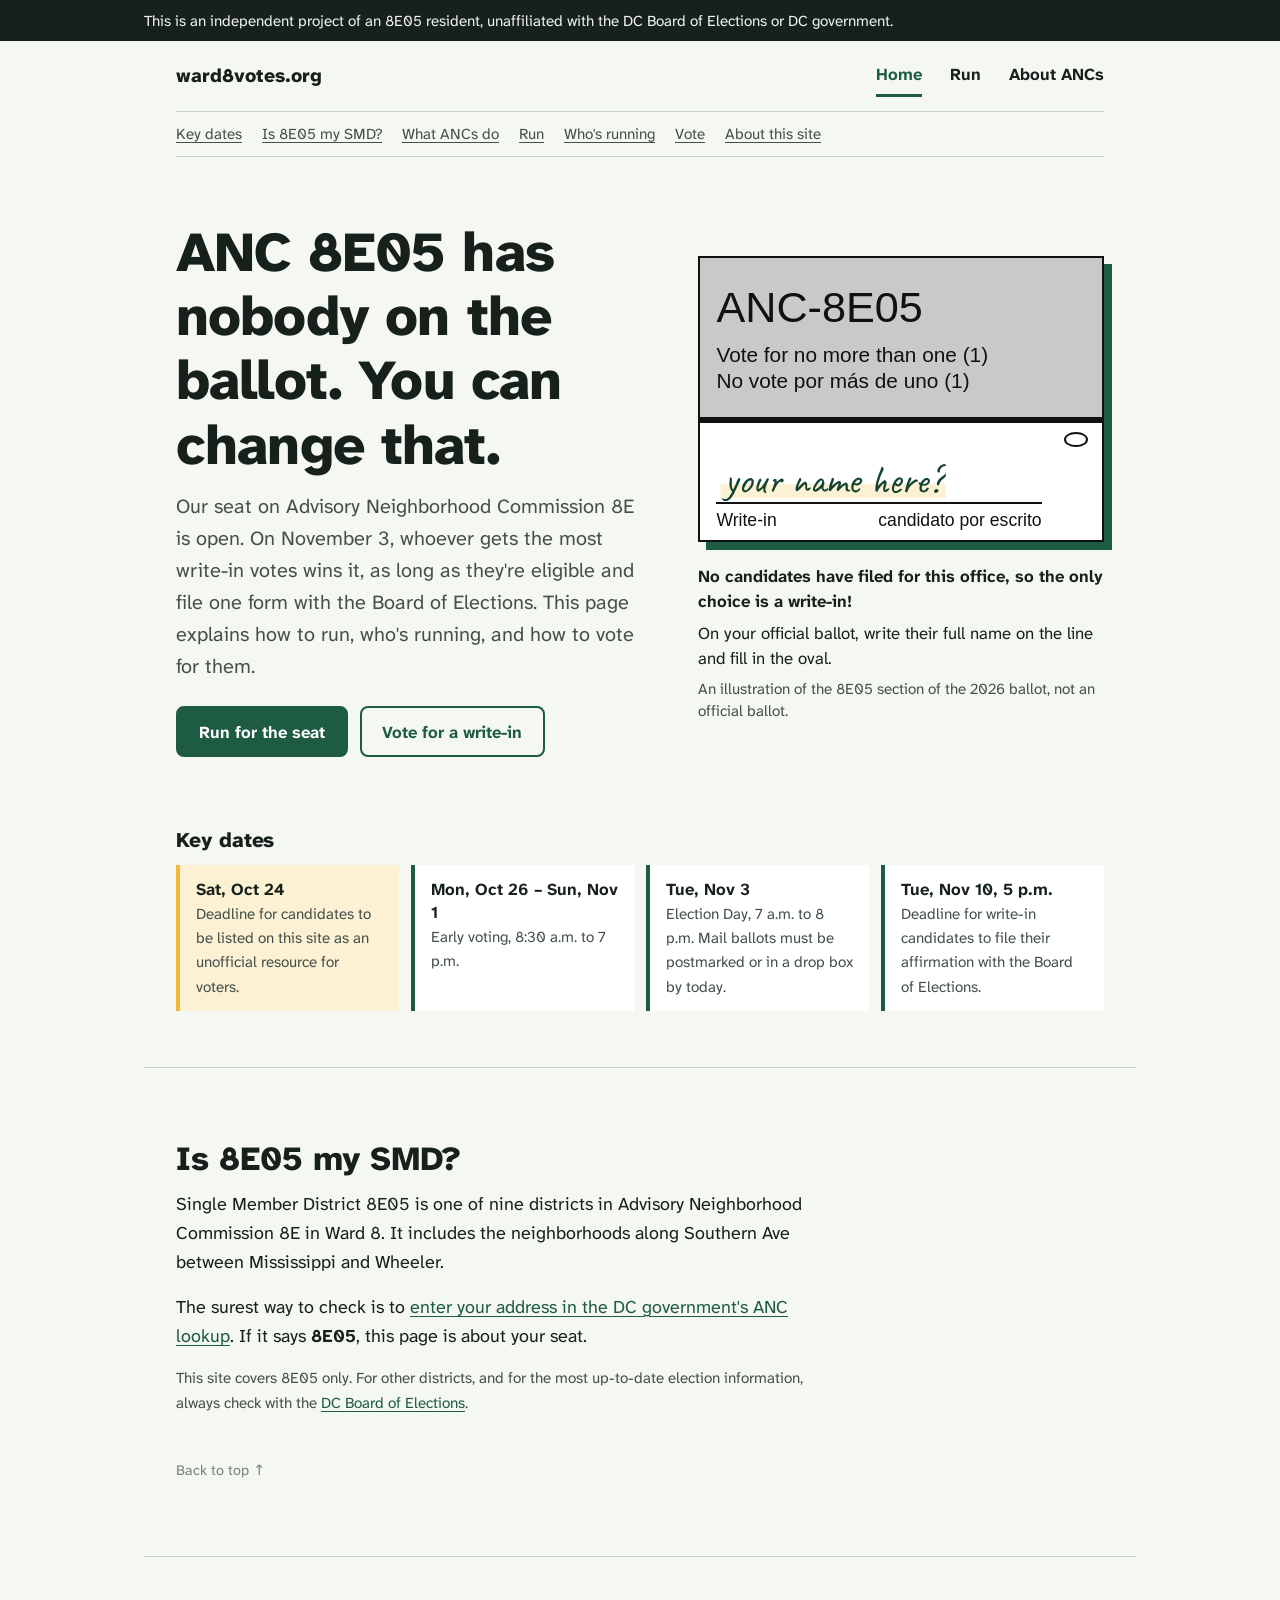
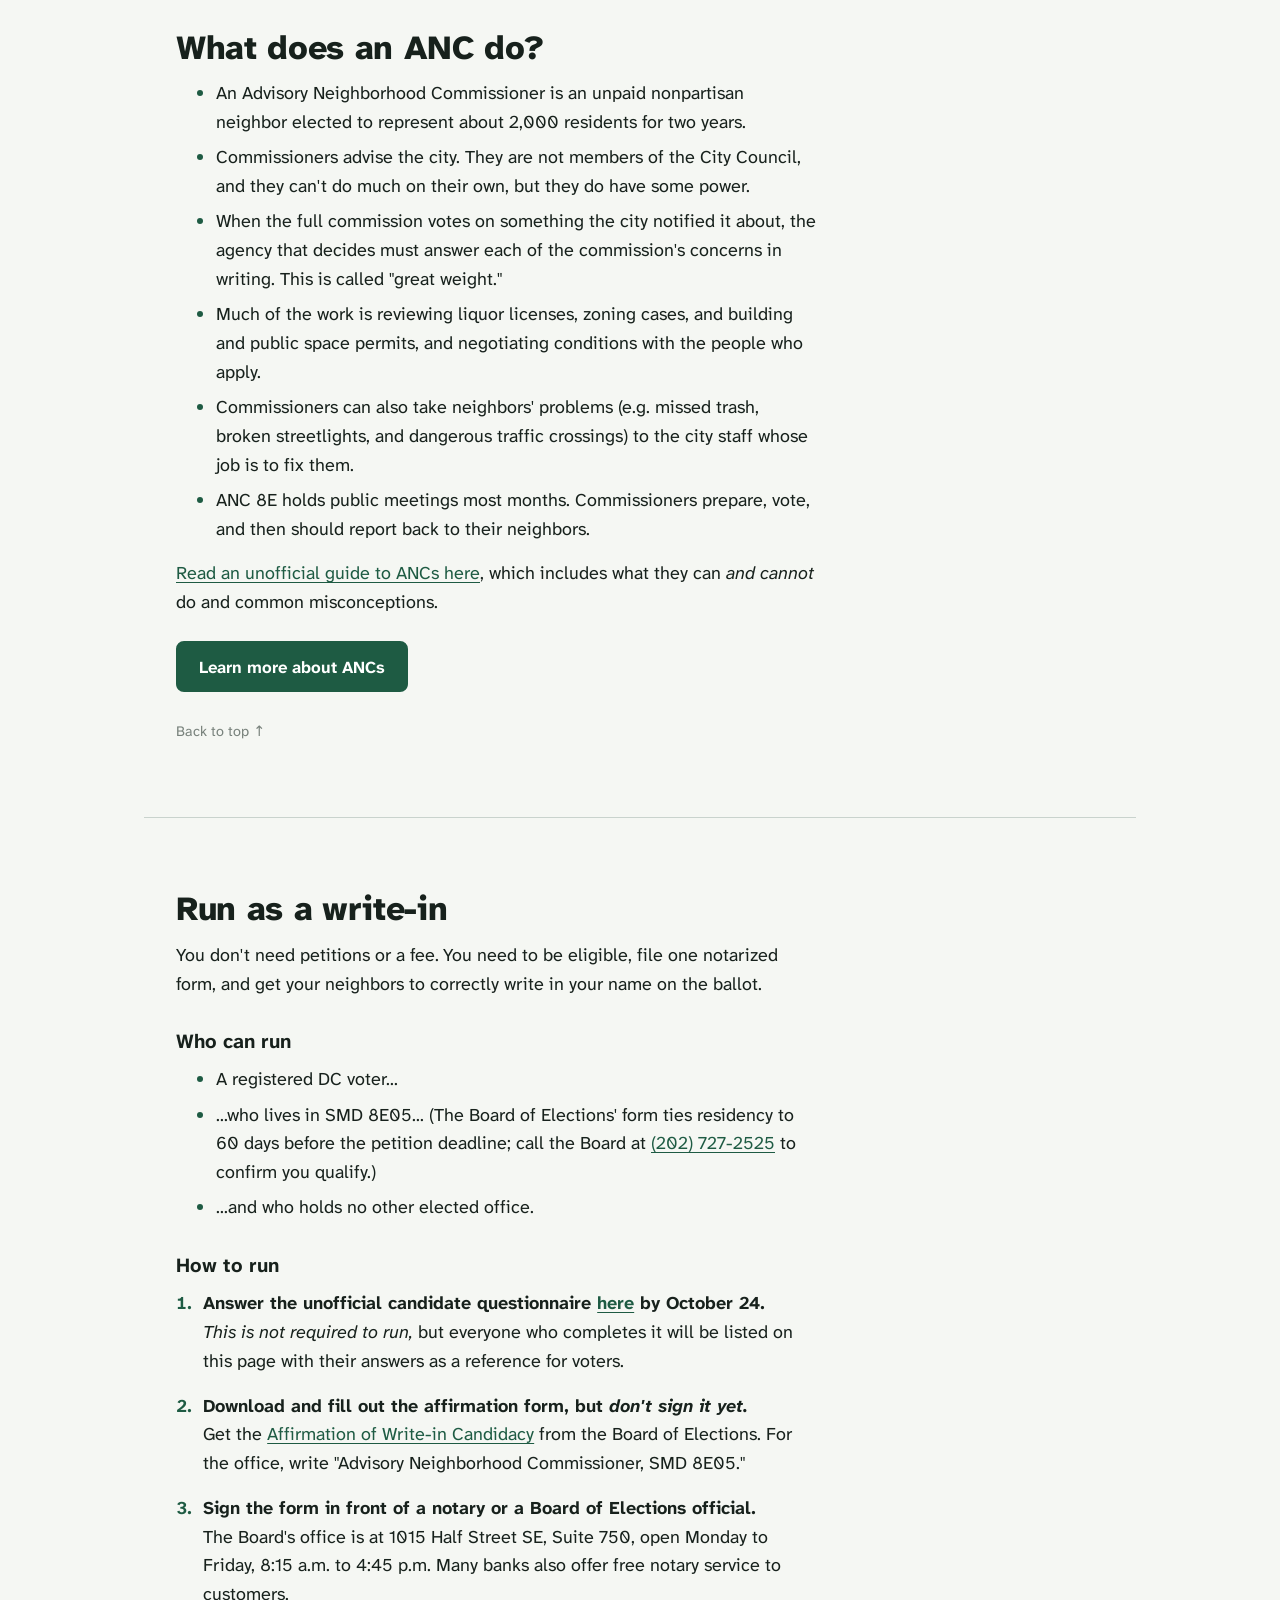
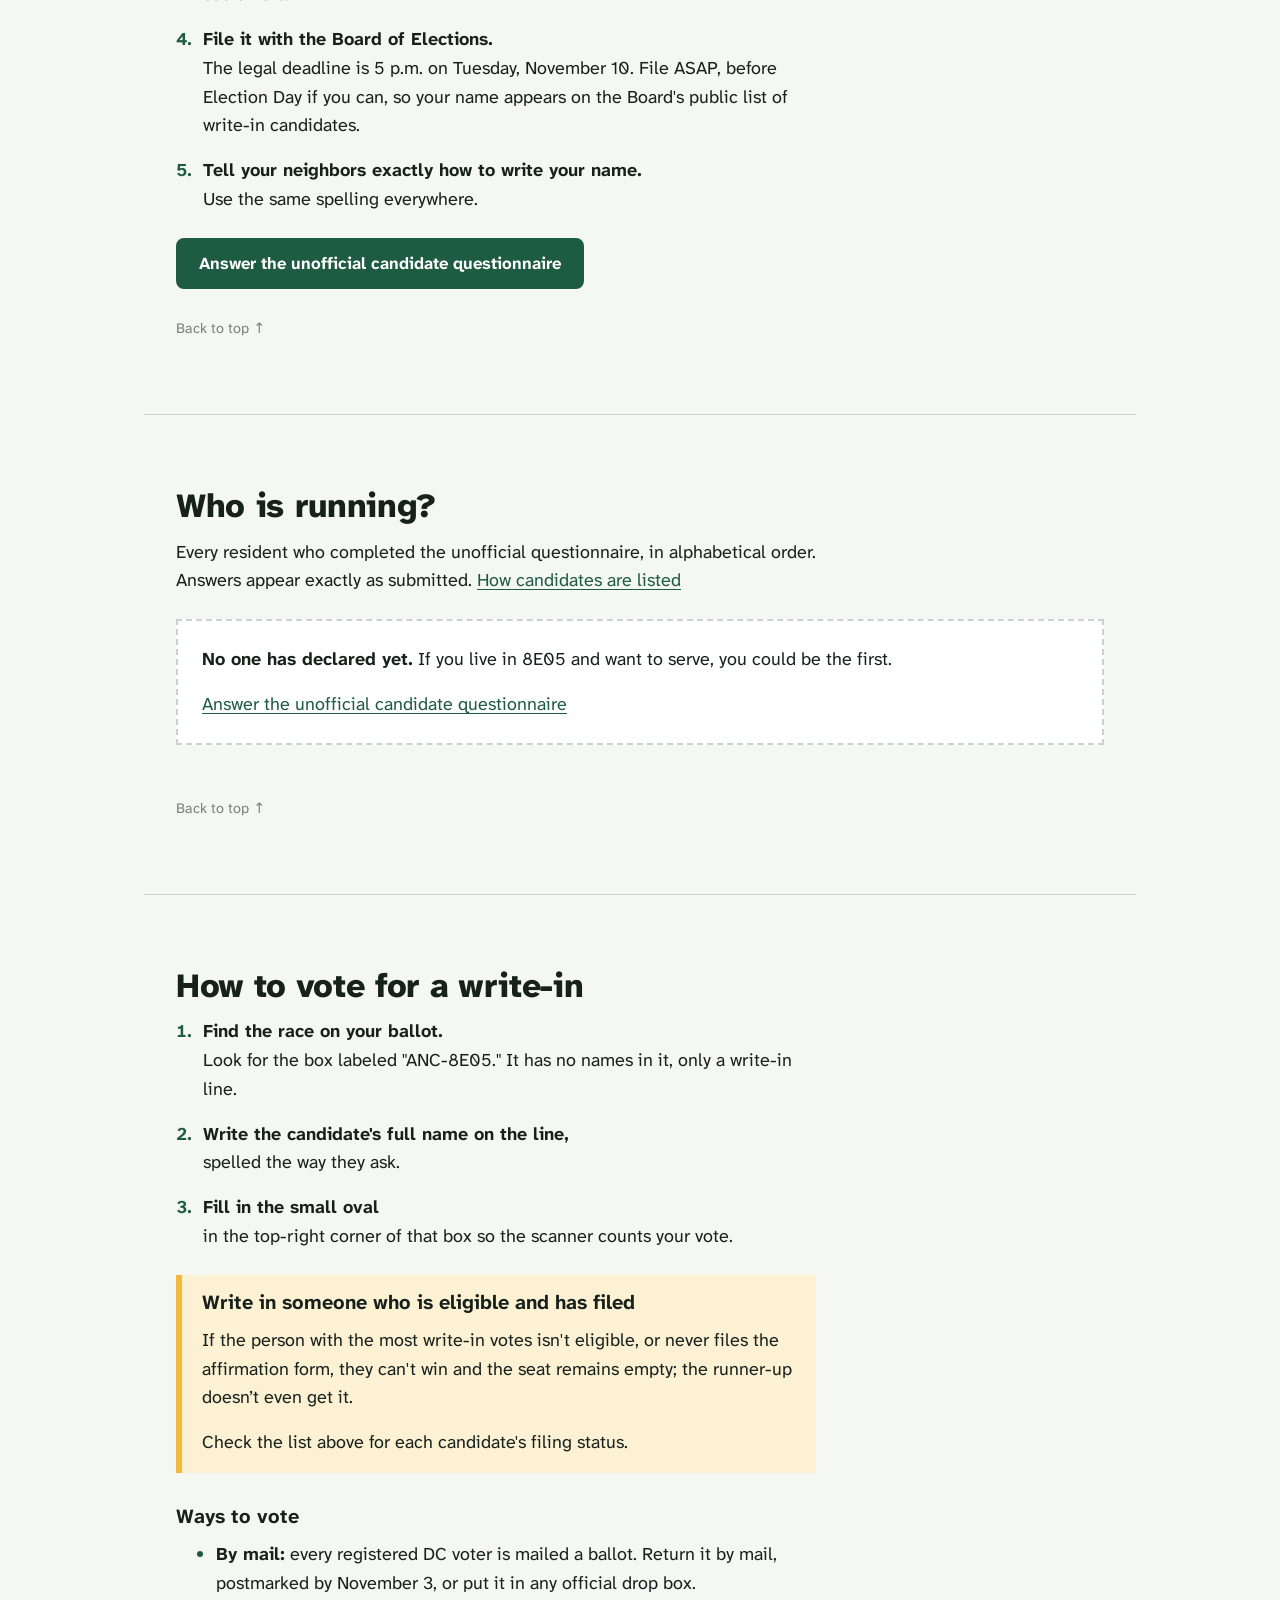
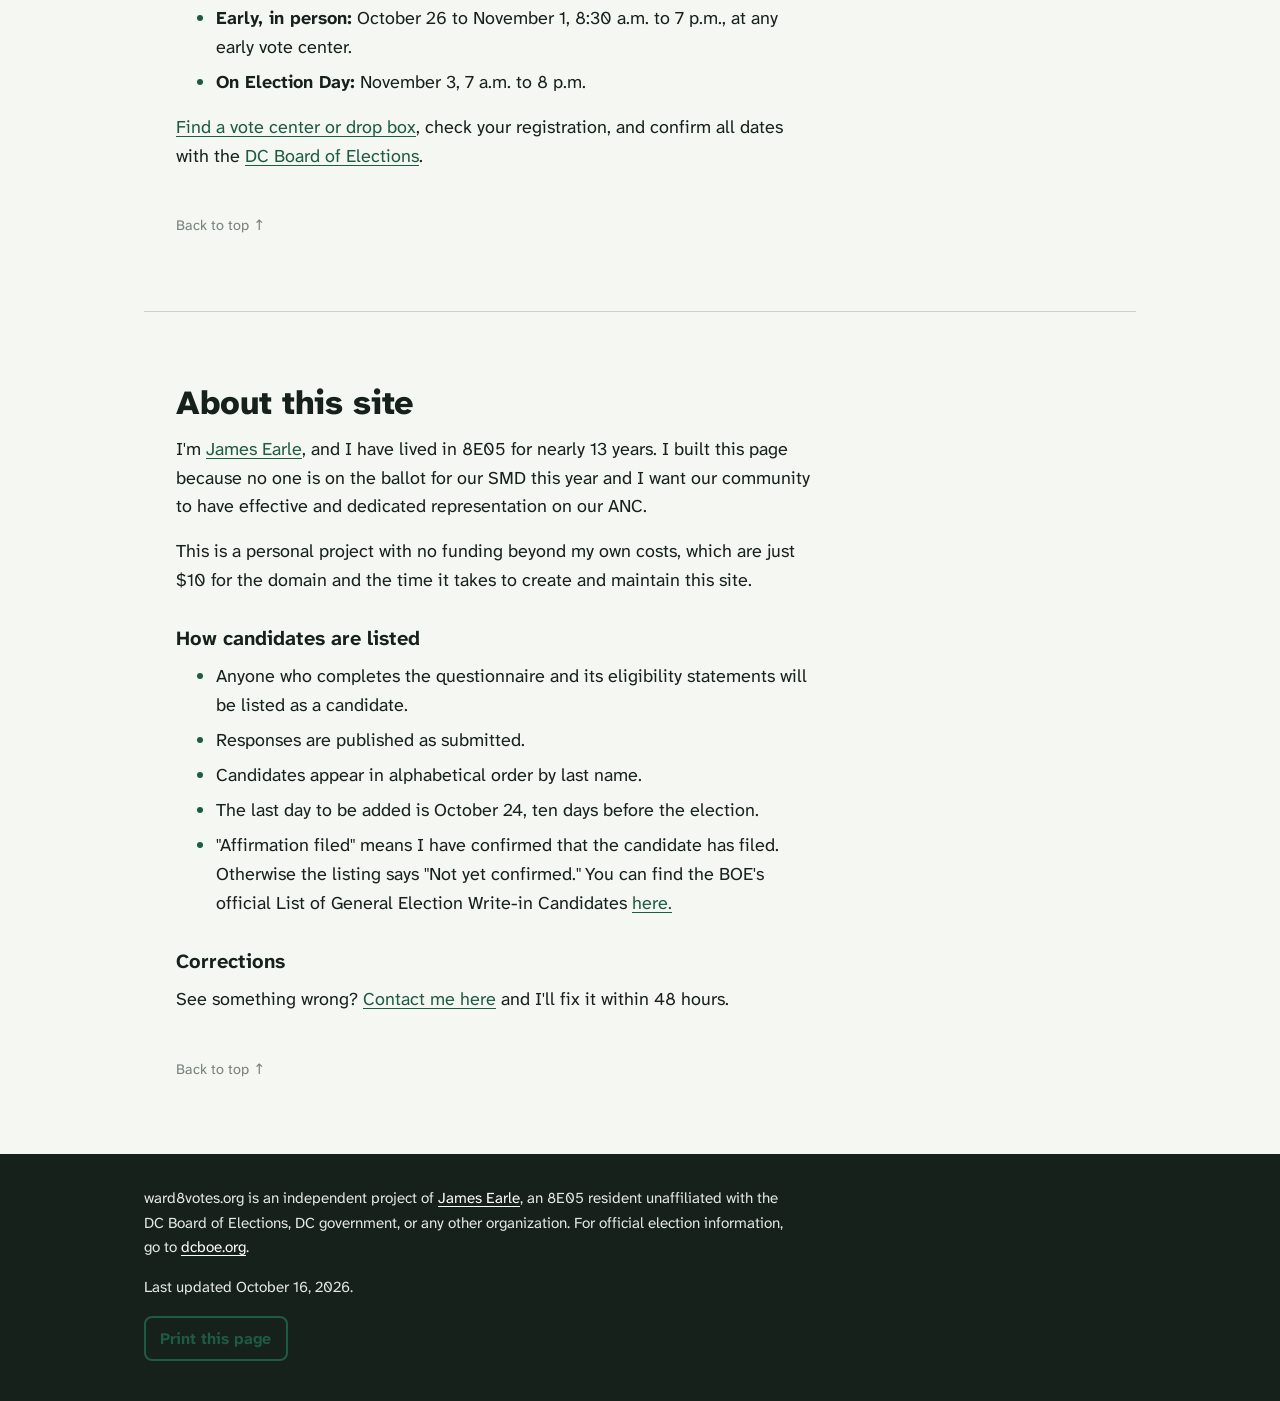
==== index.html @ 602ccab2 "Add files from upload Draft v2 for private demo with trusted neighbors" ====
<!doctype html>
<html lang="en">
<head>
  <meta charset="utf-8">
  <meta name="viewport" content="width=device-width, initial-scale=1">
  <title>8E05 has no one on the ballot | ward8votes.org</title>
  <meta name="description" content="No one is on the ballot for ANC commissioner in SMD 8E05 this year. How to run as a write-in, who's running, and how to vote for them. An independent project of an 8E05 resident.">
  <meta property="og:title" content="8E05 has no one on the ballot for ANC this year. You can change that.">
  <meta property="og:description" content="How to run as a write-in, who's running, and how to vote for them in SMD 8E05.">
  <meta property="og:type" content="website">
  <meta property="og:url" content="https://ward8votes.org/">
  <link rel="preconnect" href="https://fonts.googleapis.com">
  <link rel="preconnect" href="https://fonts.gstatic.com" crossorigin>
  <link href="https://fonts.googleapis.com/css2?family=Atkinson+Hyperlegible+Next:wght@400;700;800&family=Caveat:wght@600;700&display=swap" rel="stylesheet">
  <script>document.documentElement.classList.add("js");</script>
  <link rel="stylesheet" href="styles.css">
</head>
<body id="top">
  <a class="skip-link" href="#main">Skip to main content</a>

  <div class="disclaimer" role="note">
    <p>This is an independent project of an 8E05 resident, unaffiliated with the DC Board of Elections or DC government.</p>
  </div>

  <header class="site-header">
    <a class="wordmark" href="index.html">ward8votes.org</a>
    <button class="menu-toggle" type="button" aria-expanded="false" aria-controls="site-menu">
      <span class="bars" aria-hidden="true"></span>
      <span>Menu</span>
    </button>
    <nav class="site-nav" id="site-menu" aria-label="Main">
      <ul>
        <li><a href="index.html" aria-current="page">Home</a></li>
        <li><a href="declare.html">Run</a></li>
        <li><a href="about-ancs.html">About ANCs</a></li>
      </ul>
    </nav>
  </header>

  <nav class="page-nav" aria-label="On this page">
    <ul>
      <li><a href="#dates">Key dates</a></li>
      <li><a href="#seat">Is 8E05 my SMD?</a></li>
      <li><a href="#what">What ANCs do</a></li>
      <li><a href="#run">Run</a></li>
      <li><a href="#candidates">Who's running</a></li>
      <li><a href="#vote">Vote</a></li>
      <li><a href="#about">About this site</a></li>
    </ul>
  </nav>

  <main id="main">

    <section class="hero" aria-labelledby="page-title">
      <div>
        <h1 id="page-title">ANC 8E05 has nobody on the ballot. You can change that.</h1>
        <p class="lede">Our seat on Advisory Neighborhood Commission 8E is open. On November 3, whoever gets the most write-in votes wins it, as long as they're eligible and file one form with the Board of Elections. This page explains how to run, who's running, and how to vote for them.</p>
        <div class="actions">
          <a class="button" href="#run">Run for the seat</a>
          <a class="button secondary" href="#vote">Vote for a write-in</a>
        </div>
      </div>

      <figure class="ballot-figure">
        <div class="ballot" role="img" aria-label="Illustration of the ANC-8E05 section of the ballot.">
          <div class="ballot-head" aria-hidden="true">
            <p class="ballot-office">ANC-8E05</p>
            <p>Vote for no more than one (1)</p>
            <p lang="es">No vote por más de uno (1)</p>
          </div>
          <div class="ballot-cell" aria-hidden="true">
            <span class="oval"></span>
            <span class="handwriting">your name here? </span>
            <div class="write-line">
              <span>Write-in</span>
              <span lang="es">candidato por escrito</span>
            </div>
          </div>
        </div>
        <figcaption class="ballot-notes">
          <p><strong>No candidates have filed for this office, so the only choice is a write-in!</strong></p>
          <p>On your official ballot, write their full name on the line and fill in the oval.</p>
          <p class="small">An illustration of the 8E05 section of the 2026 ballot, not an official ballot.</p>
        </figcaption>
      </figure>
    </section>

    <section class="dates" id="dates" aria-labelledby="dates-title">
      <h2 id="dates-title">Key dates</h2>
      <ol>
	    <li class="critical"><strong>Sat, Oct 24</strong><span>Deadline for candidates to be listed on this site as an unofficial resource for voters.</span></li>
        <li><strong>Mon, Oct 26 &ndash; Sun, Nov 1</strong><span>Early voting, 8:30 a.m. to 7 p.m.</span></li>
        <li><strong>Tue, Nov 3</strong><span>Election Day, 7 a.m. to 8 p.m. Mail ballots must be postmarked or in a drop box by today.</span></li>
        <li><strong>Tue, Nov 10, 5 p.m.</strong><span>Deadline for write-in candidates to file their affirmation with the Board of Elections.</span></li>
      </ol>
    </section>

    <section class="section" id="seat" aria-labelledby="seat-title">
      <h2 id="seat-title">Is 8E05 my SMD?</h2>
      <!-- EDIT: Replace the bracketed sentence with a plain description of 8E05's boundaries (main streets, landmarks). -->
      <p>Single Member District 8E05 is one of nine districts in Advisory Neighborhood Commission 8E in Ward 8. It includes the neighborhoods along Southern Ave between Mississippi and Wheeler.</p>
      <p>The surest way to check is to <a href="https://dcgis.maps.arcgis.com/apps/instant/lookup/index.html?appid=12bb36e8b77a4a8780125e77e990b146">enter your address in the DC government's ANC lookup</a>. If it says <strong>8E05</strong>, this page is about your seat.</p>
      <p class="small">This site covers 8E05 only. For other districts, and for the most up-to-date election information, always check with the <a href="https://www.dcboe.org/">DC Board of Elections</a>.</p>
      <a class="to-top" href="#top">Back to top <span aria-hidden="true">&uarr;</span></a>
    </section>

    <section class="section" id="what" aria-labelledby="what-title">
      <h2 id="what-title">What does an ANC do?</h2>
      <ul>
        <li>An Advisory Neighborhood Commissioner is an unpaid nonpartisan neighbor elected to represent about 2,000 residents for two years.</li>
        <li>Commissioners advise the city. They are not members of the City Council, and they can't do much on their own, but they do have some power.</li>
        <li>When the full commission votes on something the city notified it about, the agency that decides must answer each of the commission's concerns in writing. This is called "great weight."</li>
        <li>Much of the work is reviewing liquor licenses, zoning cases, and building and public space permits, and negotiating conditions with the people who apply.</li>
        <li>Commissioners can also take neighbors' problems (e.g. missed trash, broken streetlights, and dangerous traffic crossings) to the city staff whose job is to fix them.</li>
        <li>ANC 8E holds public meetings most months. Commissioners prepare, vote, and then should report back to their neighbors.</li>
      </ul>
      <p><a href="about-ancs.html">Read an unofficial guide to ANCs here</a>, which includes what they can <em>and cannot</em> do and common misconceptions.</p>
	  <div class="actions">
        <a class="button" href="about-ancs.html">Learn more about ANCs</a>
      </div>
      <a class="to-top" href="#top">Back to top <span aria-hidden="true">&uarr;</span></a>
    </section>

    <section class="section" id="run" aria-labelledby="run-title">
      <h2 id="run-title">Run as a write-in</h2>
      <p>You don't need petitions or a fee. You need to be eligible, file one notarized form, and get your neighbors to correctly write in your name on the ballot.</p>

      <h3>Who can run</h3>
      <ul>
        <li>A registered DC voter...</li>
        <li>...who lives in SMD 8E05... (The Board of Elections' form ties residency to 60 days before the petition deadline; call the Board at <a href="tel:+12027272525">(202) 727-2525</a> to confirm you qualify.)</li>
        <li>...and who holds no other elected office.</li>
      </ul>

      <h3>How to run</h3>
      <ol class="steps">
        <li><strong>Answer the unofficial candidate questionnaire <a href="declare.html">here</a> by October 24.</strong> <em>This is not required to run,</em> but everyone who completes it will be listed on this page with their answers as a reference for voters.</li>	  
        <li><strong>Download and fill out the affirmation form, but <em>don't sign it yet.</em></strong> Get the <a href="https://dcboe.org/getmedia/fd1e6e46-b32d-41b1-99c0-fd7ab2d0339e/Affirmation-of-Write-in-Candidacy.pdf">Affirmation of Write-in Candidacy</a> from the Board of Elections. For the office, write "Advisory Neighborhood Commissioner, SMD 8E05."</li>
        <li><strong>Sign the form in front of a notary or a Board of Elections official.</strong> The Board's office is at 1015 Half Street SE, Suite 750, open Monday to Friday, 8:15 a.m. to 4:45 p.m. Many banks also offer free notary service to customers.</li>
        <li><strong>File it with the Board of Elections.</strong> The legal deadline is 5 p.m. on Tuesday, November 10. File ASAP, before Election Day if you can, so your name appears on the Board's public list of write-in candidates.</li>
        <li><strong>Tell your neighbors exactly how to write your name.</strong> Use the same spelling everywhere.</li>
      </ol>
      <div class="actions">
        <a class="button" href="declare.html">Answer the unofficial candidate questionnaire</a>
      </div>
      <a class="to-top" href="#top">Back to top <span aria-hidden="true">&uarr;</span></a>
    </section>

    <section class="section" id="candidates" aria-labelledby="candidates-title">
      <h2 id="candidates-title">Who is running?</h2>
      <p>Every resident who completed the unofficial questionnaire, in alphabetical order. Answers appear exactly as submitted. <a href="#rules">How candidates are listed</a></p>

      <div class="wide">
        <div id="candidate-list" aria-live="polite">
          <div class="empty-state">
            <p><strong>No one has declared yet.</strong> If you live in 8E05 and want to serve, you could be the first.</p>
            <p><a href="declare.html">Answer the unofficial candidate questionnaire</a></p>
          </div>
        </div>
      </div>

      <div id="compare-wrap" hidden>
        <h3>Compare candidates' answers</h3>
        <p class="small">Open a question to see every candidate's answer to it.</p>
        <div id="compare" class="compare"></div>
      </div>
      <noscript><p class="small">Turn on JavaScript to see the candidate list, or ask for a printed copy.</p></noscript>
      <a class="to-top" href="#top">Back to top <span aria-hidden="true">&uarr;</span></a>
    </section>

    <section class="section" id="vote" aria-labelledby="vote-title">
      <h2 id="vote-title">How to vote for a write-in</h2>
      <ol class="steps">
        <li><strong>Find the race on your ballot.</strong> Look for the box labeled "ANC-8E05." It has no names in it, only a write-in line.</li>
        <li><strong>Write the candidate's full name on the line,</strong> spelled the way they ask.</li>
        <li><strong>Fill in the small oval</strong> in the top-right corner of that box so the scanner counts your vote.</li>
      </ol>

      <div class="callout">
        <h3>Write in someone who is eligible and has filed</h3>
        <p>If the person with the most write-in votes isn't eligible, or never files the affirmation form, they can't win and the seat remains empty; the runner-up doesn’t even get it.</p>
        <p>Check the list above for each candidate's filing status.</p>
      </div>

      <h3>Ways to vote</h3>
      <ul>
        <li><strong>By mail:</strong> every registered DC voter is mailed a ballot. Return it by mail, postmarked by November 3, or put it in any official drop box.</li>
        <li><strong>Early, in person:</strong> October 26 to November 1, 8:30 a.m. to 7 p.m., at any early vote center.</li>
        <li><strong>On Election Day:</strong> November 3, 7 a.m. to 8 p.m.</li>
      </ul>
      <p><a href="https://dcboe.org/voters/find-out-where-to-vote/vote-center-locator-tool">Find a vote center or drop box</a>, check your registration, and confirm all dates with the <a href="https://www.dcboe.org/">DC Board of Elections</a>.</p>
      <a class="to-top" href="#top">Back to top <span aria-hidden="true">&uarr;</span></a>
    </section>

    <section class="section" id="about" aria-labelledby="about-title">
      <h2 id="about-title">About this site</h2>
      <p>I'm <a href="https://www.jamesearle.net/cv">James Earle</a>, and I have lived in 8E05 for nearly 13 years. I built this page because no one is on the ballot for our SMD this year and I want our community to have effective and dedicated representation on our ANC.</p>
	  <p>This is a personal project with no funding beyond my own costs, which are just $10 for the domain and the time it takes to create and maintain this site.</p>

      <h3 id="rules">How candidates are listed</h3>
      <ul>
        <li>Anyone who completes the questionnaire and its eligibility statements will be listed as a candidate.</li>
        <li>Responses are published as submitted.</li>
        <li>Candidates appear in alphabetical order by last name.</li>
        <li>The last day to be added is October 24, ten days before the election.</li>
        <li>"Affirmation filed" means I have confirmed that the candidate has filed. Otherwise the listing says "Not yet confirmed." You can find the BOE's official List of General Election Write-in Candidates <a href="https://www.dcboe.org/elections/2026-elections">here.</a></li>
      </ul>

      <h3>Corrections</h3>
      <p>See something wrong? <a href="https://www.jamesearle.net/contact">Contact me here</a> and I'll fix it within 48 hours.</p>
      <a class="to-top" href="#top">Back to top <span aria-hidden="true">&uarr;</span></a>
    </section>

  </main>

  <footer class="site-footer">
    <div>
      <p>ward8votes.org is an independent project of <a href="https://www.jamesearle.net/cv">James Earle</a>, an 8E05 resident unaffiliated with the DC Board of Elections, DC government, or any other organization. For official election information, go to <a href="https://www.dcboe.org/">dcboe.org</a>.</p>
      <!-- REMINDER: Update this date each time you change the page! -->
      <p>Last updated October 16, 2026.</p>
      <button class="print-button" type="button" onclick="window.print()">Print this page</button>
    </div>
  </footer>

  <script src="candidates.js"></script>
  <script src="site.js"></script>
  <script src="nav.js"></script>
</body>
</html>
---- styles.css ----
/* ward8votes.org — shared styles
   Palette: cool paper, deep Anacostia green, marigold marker.
   Type: Atkinson Hyperlegible Next (built for readability), Caveat only for handwriting on the ballot. */

:root {
  --paper: #f5f7f3;
  --surface: #ffffff;
  --ink: #17211c;
  --ink-2: #44514a;
  --green: #1e5b43;
  --green-dark: #154332;
  --green-tint: #e3eee8;
  --marigold: #f3b83a;
  --marigold-tint: #fdf1d4;
  --rule: #c9d3cd;

  --measure: 40rem;
  --wide: 62rem;
  --gutter: clamp(1rem, 4vw, 2rem);

  --font: "Atkinson Hyperlegible Next", "Atkinson Hyperlegible", system-ui, -apple-system, "Segoe UI", sans-serif;
  --hand: "Caveat", "Segoe Print", "Bradley Hand", cursive;
}

*, *::before, *::after { box-sizing: border-box; }

html { -webkit-text-size-adjust: 100%; scroll-behavior: smooth; }
@media (prefers-reduced-motion: reduce) { html { scroll-behavior: auto; } }

body {
  margin: 0;
  background: var(--paper);
  color: var(--ink);
  font-family: var(--font);
  font-size: 1.125rem;
  line-height: 1.6;
}

img { max-width: 100%; height: auto; }

a { color: var(--green); text-underline-offset: 0.18em; text-decoration-thickness: 0.08em; }
a:hover { color: var(--green-dark); text-decoration-thickness: 0.14em; }

:focus-visible { outline: 3px solid var(--marigold); outline-offset: 3px; border-radius: 2px; }

.skip-link {
  position: absolute; left: 1rem; top: -4rem;
  background: var(--ink); color: #fff; padding: 0.6rem 1rem; z-index: 10;
}
.skip-link:focus { top: 1rem; color: #fff; }

/* ---------- Disclaimer bar ---------- */
.disclaimer {
  background: var(--ink);
  color: #f0f3f1;
  font-size: 0.95rem;
  line-height: 1.45;
  padding: 0.6rem var(--gutter);
}
.disclaimer p { margin: 0 auto; max-width: var(--wide); }

/* ---------- Site header (same on every page) ---------- */
.site-header {
  position: relative;
  max-width: var(--wide);
  margin: 0 auto;
  padding: 0.9rem var(--gutter);
  display: flex; align-items: center; justify-content: space-between; gap: 1rem;
}
.wordmark { font-weight: 800; font-size: 1.2rem; color: var(--ink); text-decoration: none; }
.wordmark:hover { color: var(--green); }

.site-nav ul { list-style: none; margin: 0; padding: 0; display: flex; gap: 0.25rem 1.75rem; }
.site-nav li { margin: 0; }
.site-nav a {
  display: block; padding: 0.35rem 0;
  font-weight: 700; font-size: 1.05rem;
  color: var(--ink); text-decoration: none;
  border-bottom: 3px solid transparent;
}
.site-nav a:hover { color: var(--green); border-bottom-color: var(--rule); }
.site-nav a[aria-current="page"] { color: var(--green); border-bottom-color: var(--green); }

.menu-toggle { display: none; }

/* Small screens: the main menu collapses behind a Menu button (only when JavaScript is on,
   so the links stay visible if it isn't). */
@media (max-width: 43.99rem) {
  .js .menu-toggle {
    display: inline-flex; align-items: center; gap: 0.55rem;
    font: inherit; font-size: 1rem; font-weight: 700;
    color: var(--ink); background: var(--surface);
    border: 2px solid var(--ink); border-radius: 0.5rem;
    padding: 0.45rem 0.8rem; cursor: pointer;
  }
  .js .menu-toggle:hover { background: var(--green-tint); }
  .bars, .bars::before, .bars::after {
    display: block; width: 1.15rem; height: 2px; background: var(--ink);
    transition: transform 0.15s ease, background-color 0.15s ease;
  }
  .bars { position: relative; }
  .bars::before, .bars::after { content: ""; position: absolute; left: 0; }
  .bars::before { top: -6px; }
  .bars::after { top: 6px; }
  .menu-toggle[aria-expanded="true"] .bars { background: transparent; }
  .menu-toggle[aria-expanded="true"] .bars::before { transform: translateY(6px) rotate(45deg); }
  .menu-toggle[aria-expanded="true"] .bars::after { transform: translateY(-6px) rotate(-45deg); }

  .js .site-nav {
    display: none;
    position: absolute; z-index: 20;
    top: calc(100% - 0.25rem); left: var(--gutter); right: var(--gutter);
    background: var(--surface);
    border: 2px solid var(--ink); border-radius: 0.5rem;
    box-shadow: 0.35rem 0.35rem 0 var(--green);
  }
  .js .site-header.menu-open .site-nav { display: block; }
  .js .site-nav ul { flex-direction: column; gap: 0; }
  .js .site-nav li + li { border-top: 1px solid var(--rule); }
  .js .site-nav a { padding: 0.9rem 1.1rem; font-size: 1.15rem; border-bottom: 0; }
  .js .site-nav a[aria-current="page"] { background: var(--green-tint); box-shadow: inset 4px 0 0 var(--green); }
}
@media (prefers-reduced-motion: reduce) { .bars, .bars::before, .bars::after { transition: none; } }

/* ---------- On-this-page menu ---------- */
.page-nav { max-width: var(--wide); margin: 0 auto; padding: 0 var(--gutter); }
.page-nav ul {
  list-style: none; margin: 0; padding: 0.6rem 0;
  display: flex; flex-wrap: wrap; gap: 0.2rem 1.25rem;
  border-top: 1px solid var(--rule); border-bottom: 1px solid var(--rule);
  font-size: 0.95rem;
}
.page-nav li { margin: 0; }
.page-nav a { color: var(--ink-2); }
.page-nav a:hover { color: var(--green); }

/* ---------- Back to top ---------- */
.to-top {
  display: inline-block;
  margin-top: 1.75rem;
  font-size: 0.9rem;
  color: var(--ink-2);
  opacity: 0.7;
  text-decoration: none;
}
.to-top:hover, .to-top:focus-visible { opacity: 1; color: var(--green); text-decoration: underline; }

/* ---------- Layout ---------- */
main { display: block; }

.section {
  max-width: var(--wide);
  margin: 0 auto;
  padding: clamp(2.5rem, 7vw, 4.5rem) var(--gutter);
  border-top: 1px solid var(--rule);
}
.section > * { max-width: var(--measure); }
.section > .wide { max-width: none; }

h1, h2, h3 { line-height: 1.15; margin: 0 0 0.75rem; }
h1 { font-size: clamp(2.1rem, 6.4vw, 3.5rem); font-weight: 800; letter-spacing: -0.015em; }
h2 { font-size: clamp(1.6rem, 4vw, 2.1rem); font-weight: 800; letter-spacing: -0.01em; }
h3 { font-size: 1.25rem; font-weight: 700; margin-top: 2rem; }

p, ul, ol { margin: 0 0 1rem; }
li { margin-bottom: 0.4rem; }
li::marker { color: var(--green); font-weight: 700; }

.lede { font-size: 1.25rem; color: var(--ink-2); }
.small { font-size: 0.95rem; color: var(--ink-2); }

/* ---------- Hero ---------- */
.hero {
  max-width: var(--wide);
  margin: 0 auto;
  padding: clamp(2rem, 6vw, 4rem) var(--gutter) clamp(2.5rem, 7vw, 4.5rem);
  display: grid;
  gap: clamp(2rem, 5vw, 3.5rem);
  align-items: center;
}
@media (min-width: 52rem) {
  .hero { grid-template-columns: 1.15fr 1fr; }
}
.hero h1 { max-width: 16ch; }
.hero .lede { max-width: 34rem; }

.actions { display: flex; flex-wrap: wrap; gap: 0.75rem; margin-top: 1.5rem; }

.button {
  display: inline-block;
  padding: 0.85rem 1.3rem;
  border-radius: 0.5rem;
  border: 2px solid var(--green);
  font-weight: 700; font-size: 1.05rem; line-height: 1.2;
  text-decoration: none;
  background: var(--green); color: #fff;
}
.button:hover { background: var(--green-dark); border-color: var(--green-dark); color: #fff; }
.button.secondary { background: transparent; color: var(--green); }
.button.secondary:hover { background: var(--green-tint); color: var(--green-dark); }

/* The ballot: the one bold element on the page.
   Modeled on the real 2026 ANC-8E05 ballot section: gray header cell, heavy rule,
   white write-in cell with a small oval in its top-right corner. */
.ballot-figure {
  margin: 0;
  max-width: 28rem;
  width: 100%;
  justify-self: center;
}
.ballot {
  background: #fff;
  border: 2px solid #111;
  box-shadow: 0.5rem 0.5rem 0 var(--green);
  font-family: Arial, Helvetica, "Liberation Sans", sans-serif;
  color: #111;
}
.ballot-head {
  background: #c9c9c7;
  padding: 1.6rem 1rem 1.4rem;
  border-bottom: 6px solid #111;
}
.ballot-head p { margin: 0; font-size: clamp(1.05rem, 3.6vw, 1.3rem); line-height: 1.25; }
.ballot-head .ballot-office {
  font-size: clamp(2.1rem, 8vw, 2.7rem);
  line-height: 1.1;
  margin-bottom: 0.7rem;
}
.ballot-cell {
  position: relative;
  padding: 2.2rem 1rem 0.35rem;
}
.oval {
  position: absolute;
  top: 0.55rem; right: 0.9rem;
  width: 1.5rem; height: 0.95rem;
  border: 2px solid #111; border-radius: 50%;
}
.handwriting {
  display: inline-block;
  font-family: var(--hand);
  font-size: 2.5rem; line-height: 1.1;
  color: var(--green-dark);
  background: linear-gradient(transparent 58%, var(--marigold-tint) 58%, var(--marigold-tint) 92%, transparent 92%);
  padding: 0 0.2rem;
  margin-left: 0.25rem;
  white-space: nowrap;
  animation: write 1.6s 0.4s steps(22, end) both;
}
@keyframes write { from { clip-path: inset(0 100% 0 0); } to { clip-path: inset(0 0 0 0); } }
@media (prefers-reduced-motion: reduce) { .handwriting { animation: none; } }
.write-line {
  display: flex; justify-content: space-between; gap: 1rem;
  border-top: 2px solid #111;
  margin-right: 12%;
  padding-top: 0.15rem;
  font-size: clamp(0.95rem, 3.2vw, 1.1rem);
}
.ballot-notes { margin-top: 1.4rem; font-size: 1.05rem; line-height: 1.45; }
.ballot-notes p { margin: 0 0 0.5rem; }
.ballot-notes p:last-child { margin-bottom: 0; }

/* ---------- Key dates ---------- */
.dates {
  max-width: var(--wide); margin: 0 auto; padding: 0 var(--gutter) clamp(2.5rem, 6vw, 3.5rem);
}
.dates h2 { font-size: 1.3rem; }
.dates ol {
  list-style: none; padding: 0; margin: 0;
  display: grid; gap: 0.75rem;
  grid-template-columns: repeat(auto-fit, minmax(12.5rem, 1fr));
}
.dates li {
  margin: 0; padding: 0.8rem 1rem;
  background: var(--surface);
  border-left: 4px solid var(--green);
  line-height: 1.35;
}
.dates li.critical { border-left-color: var(--marigold); background: var(--marigold-tint); }
.dates strong { display: block; font-size: 1.05rem; }
.dates span { font-size: 0.95rem; color: var(--ink-2); }

/* ---------- Callouts ---------- */
.callout {
  background: var(--marigold-tint);
  border-left: 6px solid var(--marigold);
  padding: 1rem 1.25rem;
  margin: 1.5rem 0;
}
.callout h3 { margin-top: 0; }
.callout p:last-child { margin-bottom: 0; }

.note {
  background: var(--green-tint);
  padding: 1rem 1.25rem;
  margin: 1.5rem 0;
}
.note p:last-child { margin-bottom: 0; }

/* ---------- Steps ---------- */
.steps { padding-left: 1.4rem; }
.steps > li { padding-left: 0.3rem; margin-bottom: 1rem; }
.steps > li > strong { display: block; }

/* ---------- Candidates ---------- */
.candidate-list {
  display: grid; gap: 1.25rem;
  grid-template-columns: repeat(auto-fill, minmax(17rem, 1fr));
  margin: 1.5rem 0 2.5rem;
}
.candidate {
  background: var(--surface);
  border: 1px solid var(--rule);
  border-top: 4px solid var(--green);
  padding: 1.25rem;
}
.candidate img {
  width: 6rem; height: 6rem; object-fit: cover; border-radius: 50%;
  display: block; margin-bottom: 0.75rem; background: var(--green-tint);
}
.candidate h3 { margin: 0 0 0.25rem; }
.write-as { font-size: 0.95rem; color: var(--ink-2); margin-bottom: 0.75rem; }
.write-as b { font-family: var(--hand); font-size: 1.5rem; font-weight: 700; color: var(--ink); }
.status {
  display: inline-block; font-size: 0.9rem; font-weight: 700;
  padding: 0.15rem 0.6rem; border-radius: 1rem; margin-bottom: 0.75rem;
}
.status.filed { background: var(--green-tint); color: var(--green-dark); }
.status.pending { background: var(--marigold-tint); color: #5c4310; }
.candidate .bio { font-size: 1rem; }
.candidate .contact { font-size: 0.95rem; margin: 0; overflow-wrap: anywhere; }

.empty-state {
  background: var(--surface);
  border: 2px dashed var(--rule);
  padding: 1.5rem;
  margin: 1.5rem 0;
}
.empty-state p:last-child { margin-bottom: 0; }

.compare { margin-top: 1rem; }
.compare details {
  background: var(--surface);
  border: 1px solid var(--rule);
  margin-bottom: 0.75rem;
}
.compare summary {
  cursor: pointer; padding: 1rem 1.25rem;
  font-weight: 700; line-height: 1.4;
}
.compare summary:hover { background: var(--green-tint); }
.compare .answers { padding: 0 1.25rem 0.5rem; }
.compare .answer { border-top: 1px solid var(--rule); padding: 0.9rem 0; }
.compare .answer p { margin: 0.25rem 0 0; white-space: pre-line; }
.compare .who { font-weight: 700; color: var(--green-dark); }

/* ---------- Article page (about-ancs) ---------- */
.article { max-width: var(--wide); margin: 0 auto; padding: clamp(2rem, 6vw, 3.5rem) var(--gutter); }
.article > * { max-width: var(--measure); }
.article > section { max-width: none; }
.article section > * { max-width: var(--measure); }
.article section > .table-wrap { max-width: var(--wide); }
.article h2 { margin-top: 3rem; }
.article table { border-collapse: collapse; width: 100%; max-width: var(--wide); margin: 1rem 0 1.5rem; background: var(--surface); font-size: 1rem; }
.article th, .article td { text-align: left; vertical-align: top; padding: 0.7rem 0.9rem; border: 1px solid var(--rule); }
.article th { background: var(--green-tint); }
.table-wrap { max-width: var(--wide); overflow-x: auto; }

/* ---------- Form page ---------- */
.form-frame {
  width: 100%; max-width: var(--measure); min-height: 1800px;
  border: 1px solid var(--rule); background: var(--surface);
}

/* ---------- Footer ---------- */
.site-footer {
  background: var(--ink); color: #e3e8e5;
  padding: 2rem var(--gutter) 2.5rem;
  font-size: 0.95rem;
}
.site-footer > div { max-width: var(--wide); margin: 0 auto; }
.site-footer a { color: #fff; }
.site-footer p { max-width: var(--measure); }

.print-button {
  font: inherit; font-size: 1rem; font-weight: 700;
  background: transparent; color: var(--green);
  border: 2px solid var(--green); border-radius: 0.5rem;
  padding: 0.5rem 0.9rem; cursor: pointer;
}
.print-button:hover { background: var(--green-tint); }

/* ---------- Print ---------- */
@media print {
  body { background: #fff; font-size: 11pt; }
  .skip-link, .site-nav, .menu-toggle, .page-nav, .to-top, .actions, .print-button, .form-frame { display: none !important; }
  .disclaimer, .site-footer { background: #fff; color: #000; border: 1px solid #000; }
  .site-footer a, .disclaimer a { color: #000; }
  .section { border-top: 1px solid #999; padding: 1.2rem 0; }
  .hero { padding: 1rem 0; grid-template-columns: 1fr 1fr; }
  .ballot { box-shadow: none; }
  .ballot-head { -webkit-print-color-adjust: exact; print-color-adjust: exact; }
  .handwriting { animation: none; }
  .compare details { break-inside: avoid; }
  .compare details > *:not(summary) { display: block; }
  .candidate, .dates li, .callout { break-inside: avoid; }
  a[href^="http"]::after { content: " (" attr(href) ")"; font-size: 0.85em; word-break: break-all; }
}
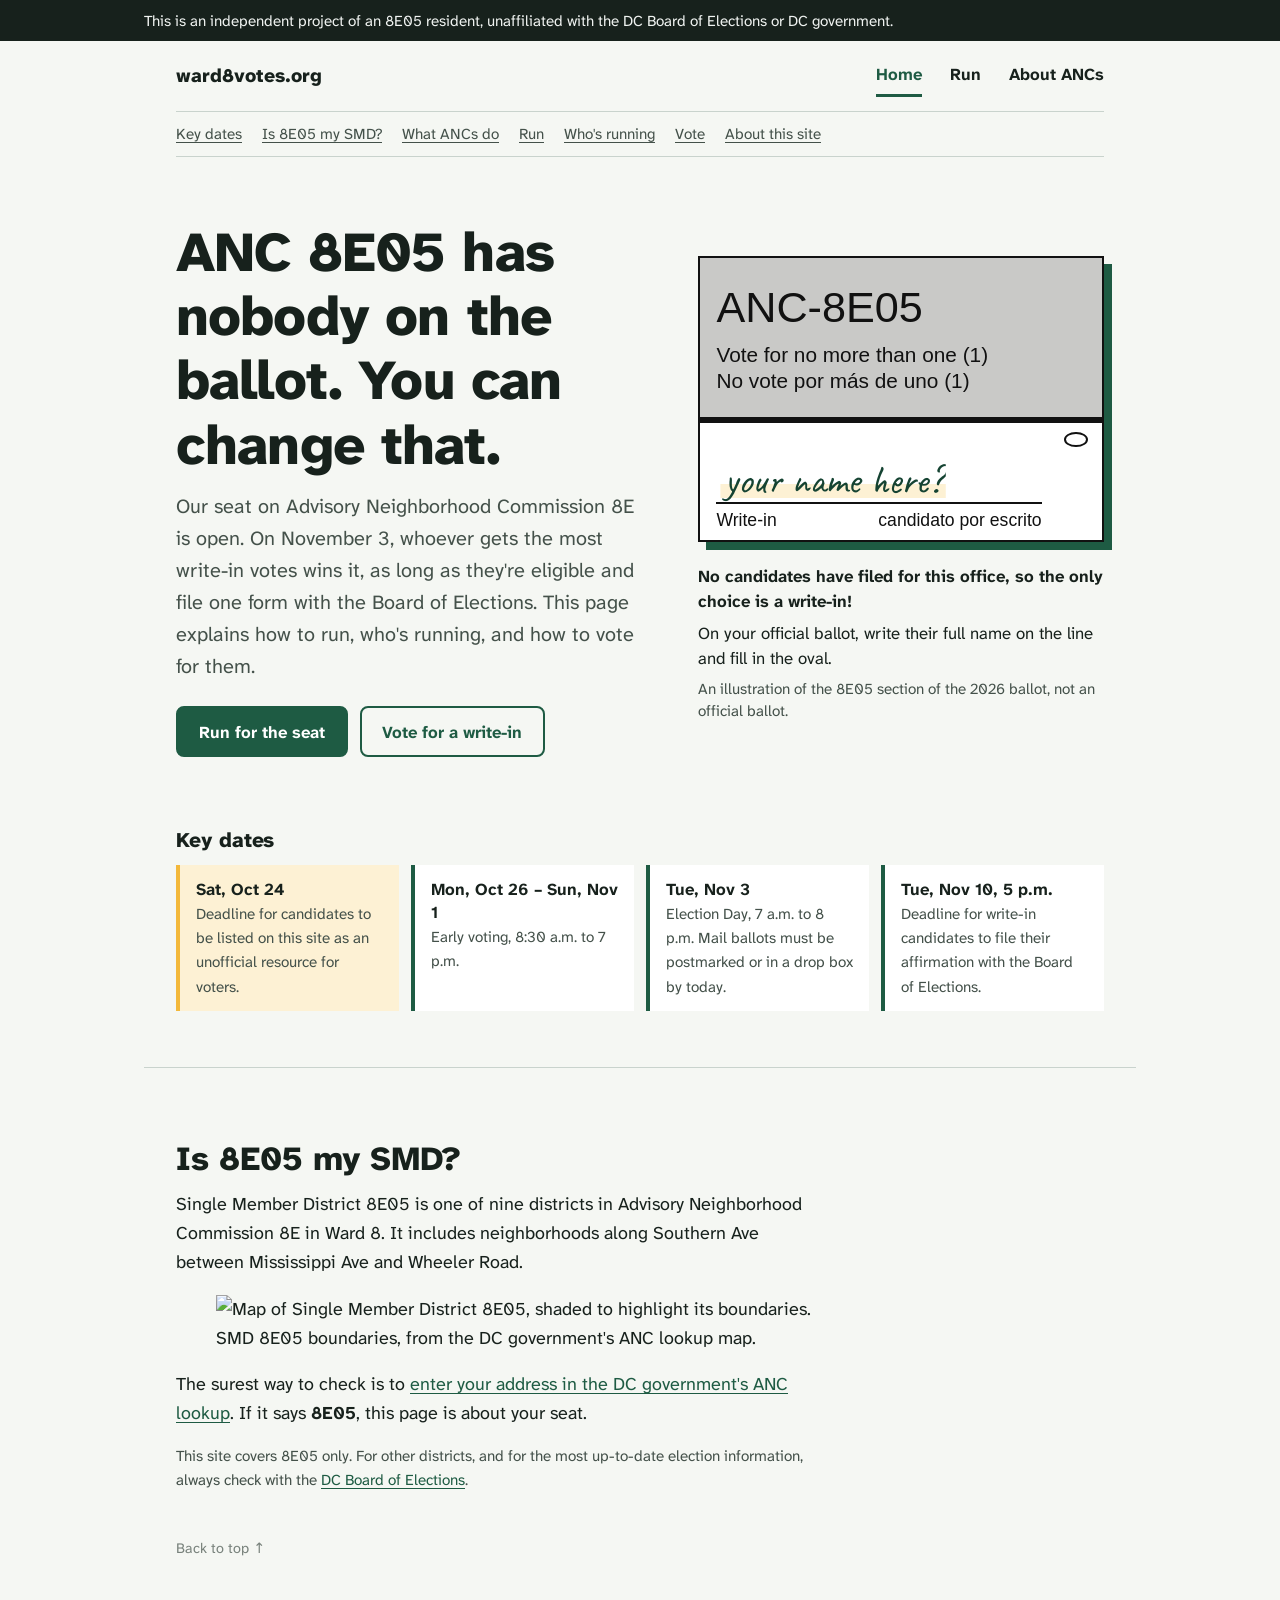
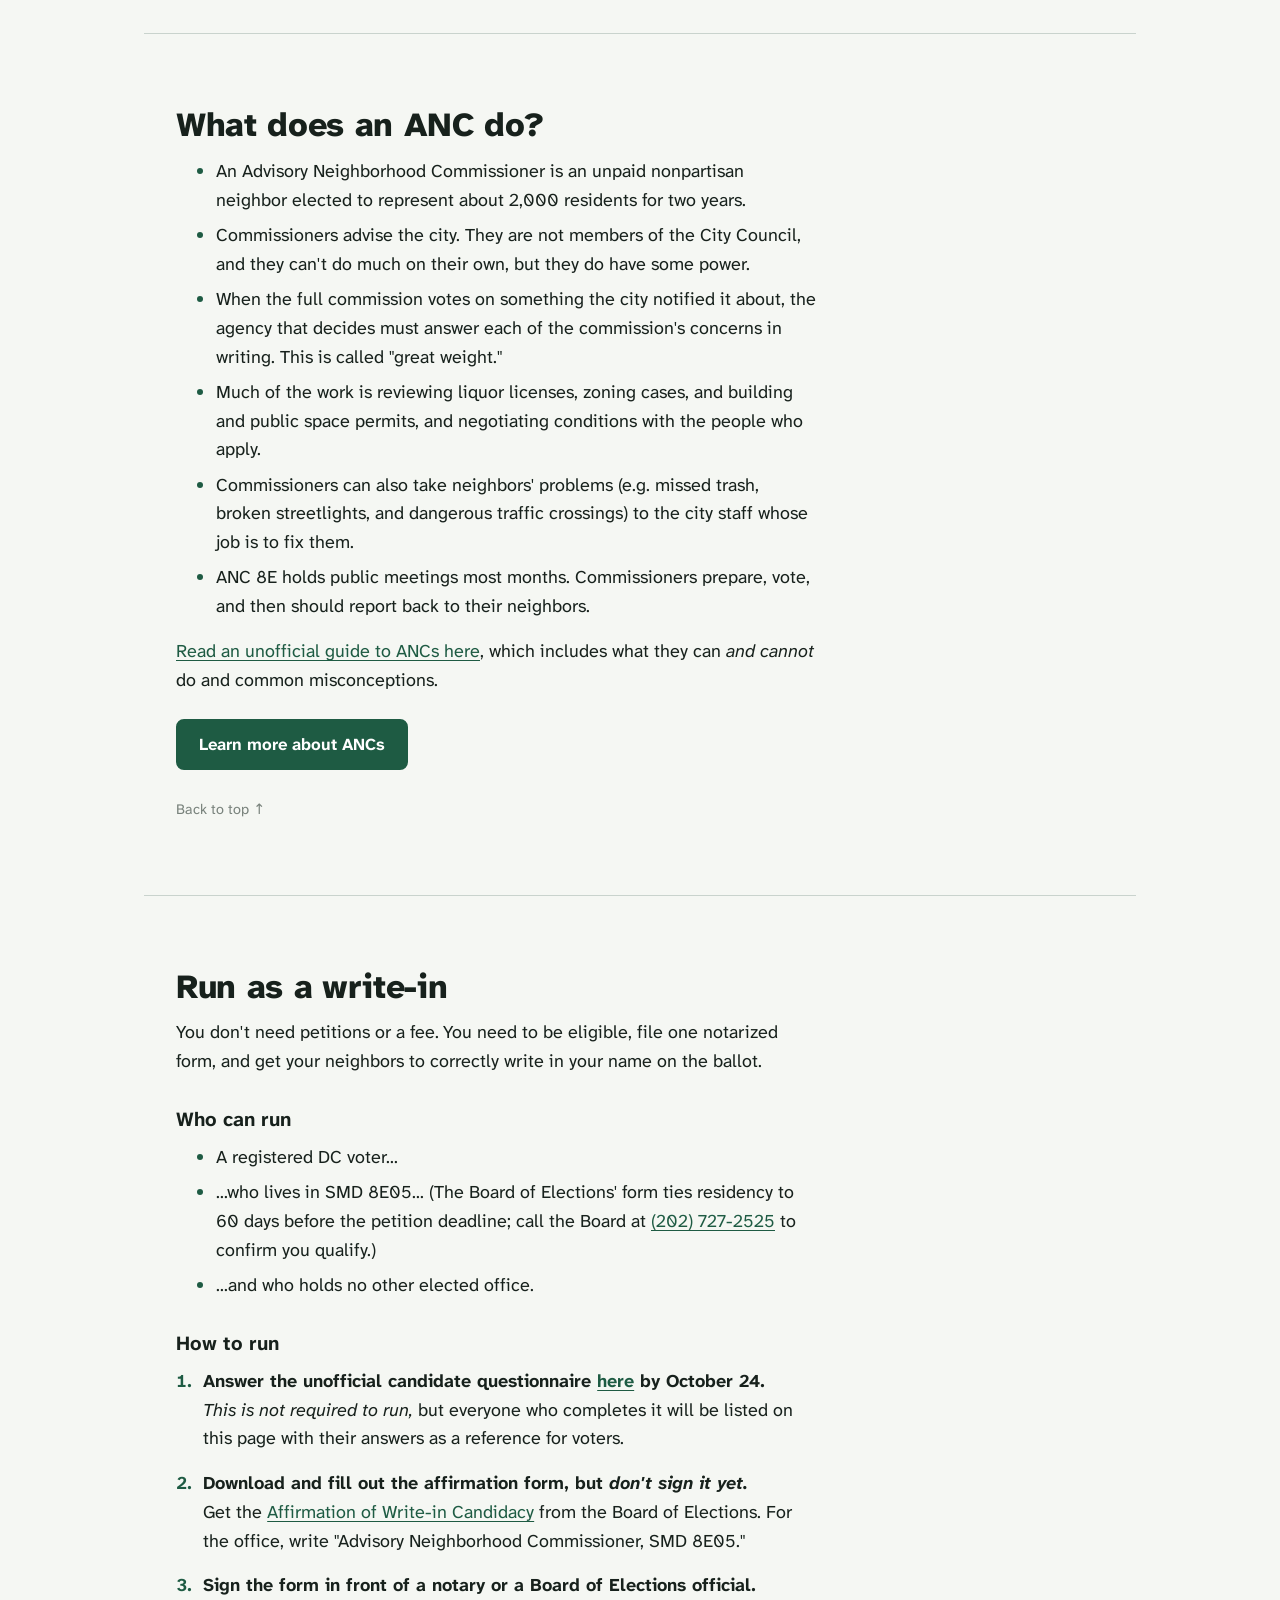
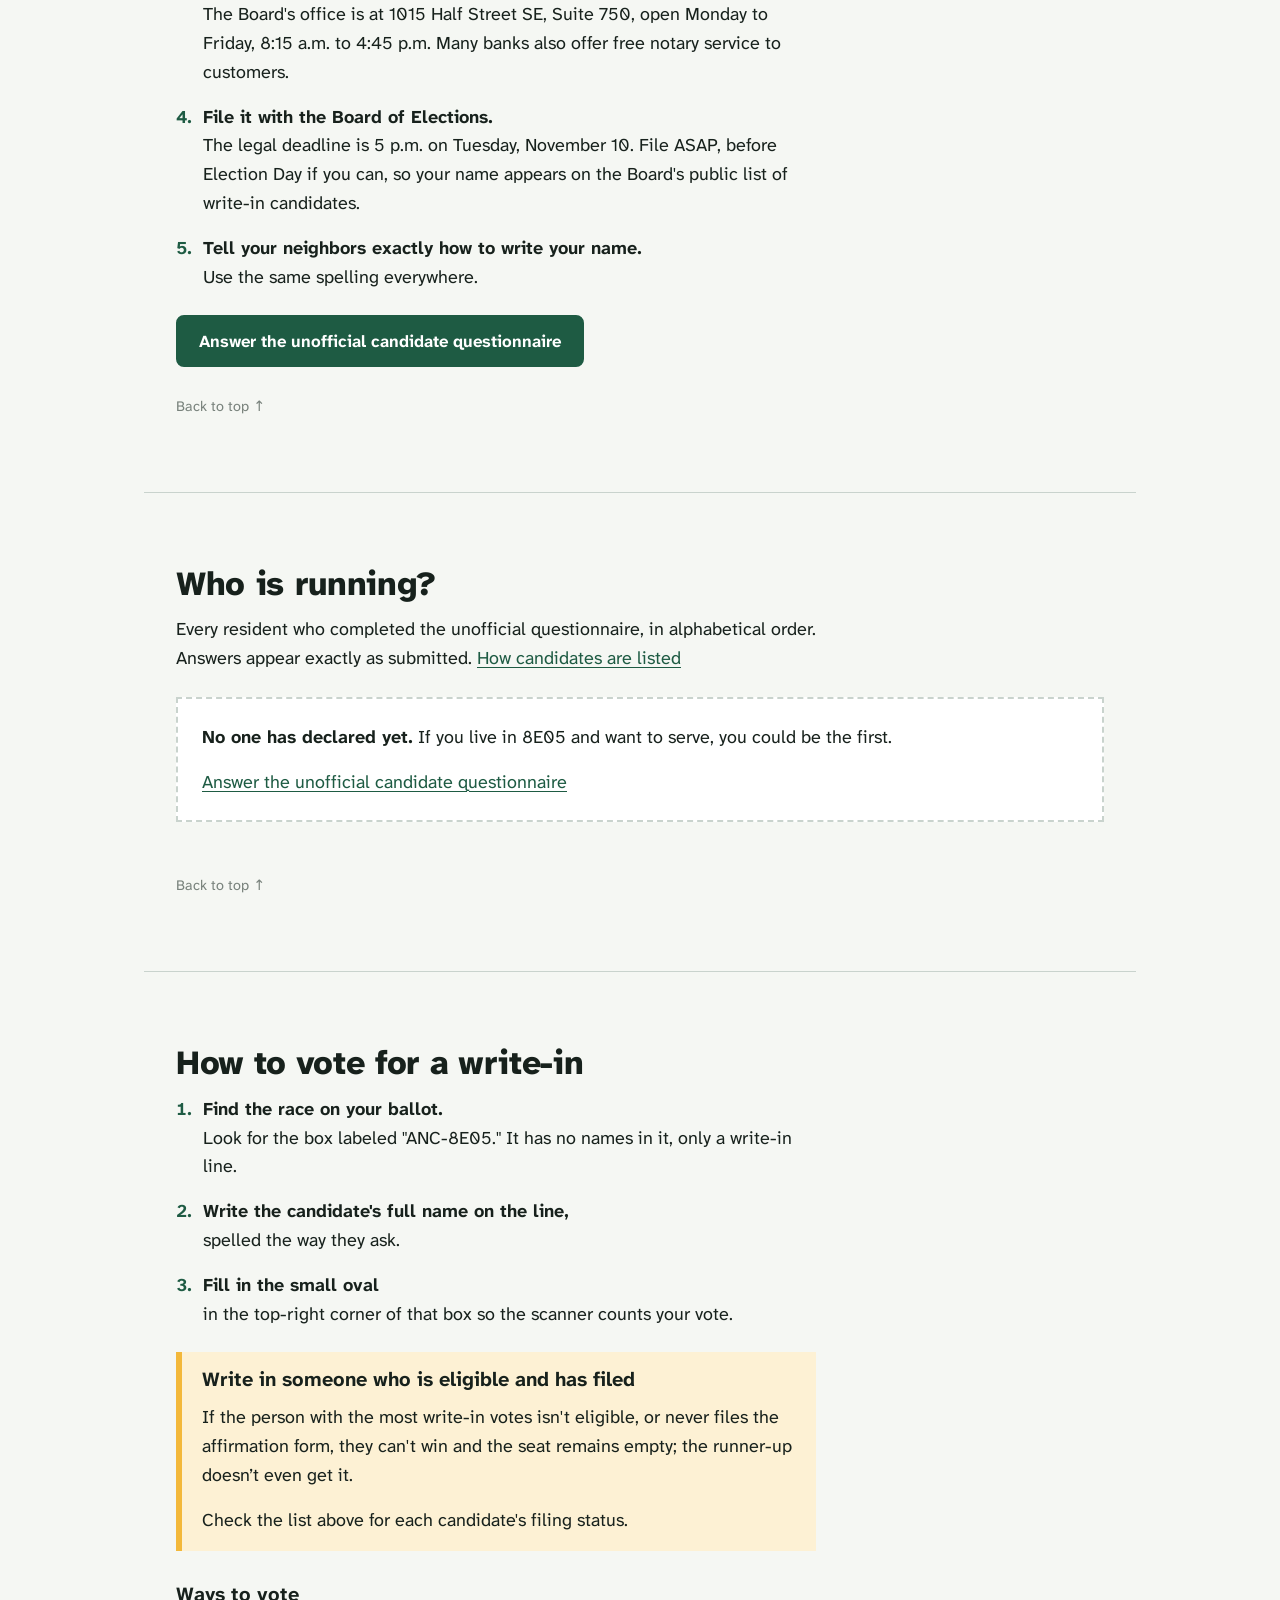
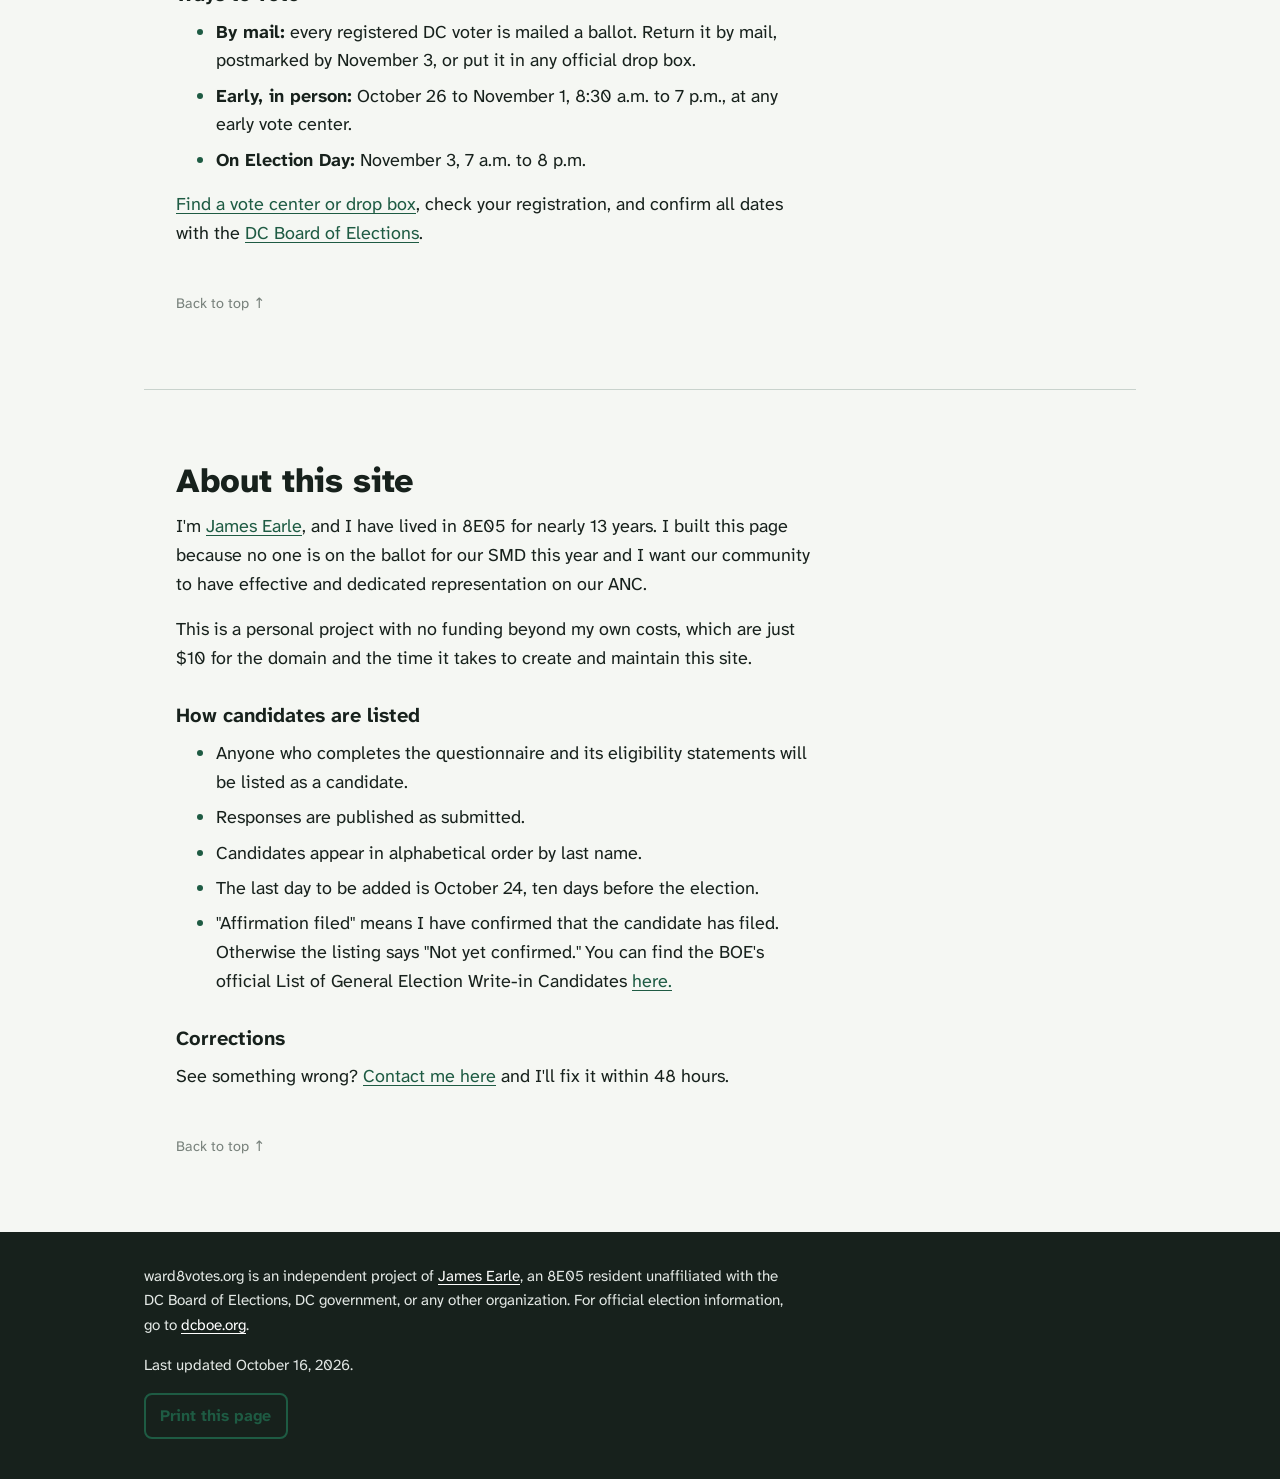
==== commit e61ea98e: "Update index.html Adding SMD map" ====
--- a/index.html
+++ b/index.html
@@ -97,9 +97,13 @@
 
     <section class="section" id="seat" aria-labelledby="seat-title">
       <h2 id="seat-title">Is 8E05 my SMD?</h2>
-      <!-- EDIT: Replace the bracketed sentence with a plain description of 8E05's boundaries (main streets, landmarks). -->
-      <p>Single Member District 8E05 is one of nine districts in Advisory Neighborhood Commission 8E in Ward 8. It includes the neighborhoods along Southern Ave between Mississippi and Wheeler.</p>
-      <p>The surest way to check is to <a href="https://dcgis.maps.arcgis.com/apps/instant/lookup/index.html?appid=12bb36e8b77a4a8780125e77e990b146">enter your address in the DC government's ANC lookup</a>. If it says <strong>8E05</strong>, this page is about your seat.</p>
+      <p>Single Member District 8E05 is one of nine districts in Advisory Neighborhood Commission 8E in Ward 8. It includes neighborhoods along Southern Ave between Mississippi Ave and Wheeler Road.</p>
+      <figure class="map-figure">
+        <img src="smd-8e05-map.png" width="1252" height="958" loading="lazy"
+             alt="Map of Single Member District 8E05, shaded to highlight its boundaries.">
+        <figcaption>SMD 8E05 boundaries, from the DC government's ANC lookup map.</figcaption>
+      </figure>
+	  <p>The surest way to check is to <a href="https://dcgis.maps.arcgis.com/apps/instant/lookup/index.html?appid=12bb36e8b77a4a8780125e77e990b146">enter your address in the DC government's ANC lookup</a>. If it says <strong>8E05</strong>, this page is about your seat.</p>
       <p class="small">This site covers 8E05 only. For other districts, and for the most up-to-date election information, always check with the <a href="https://www.dcboe.org/">DC Board of Elections</a>.</p>
       <a class="to-top" href="#top">Back to top <span aria-hidden="true">&uarr;</span></a>
     </section>
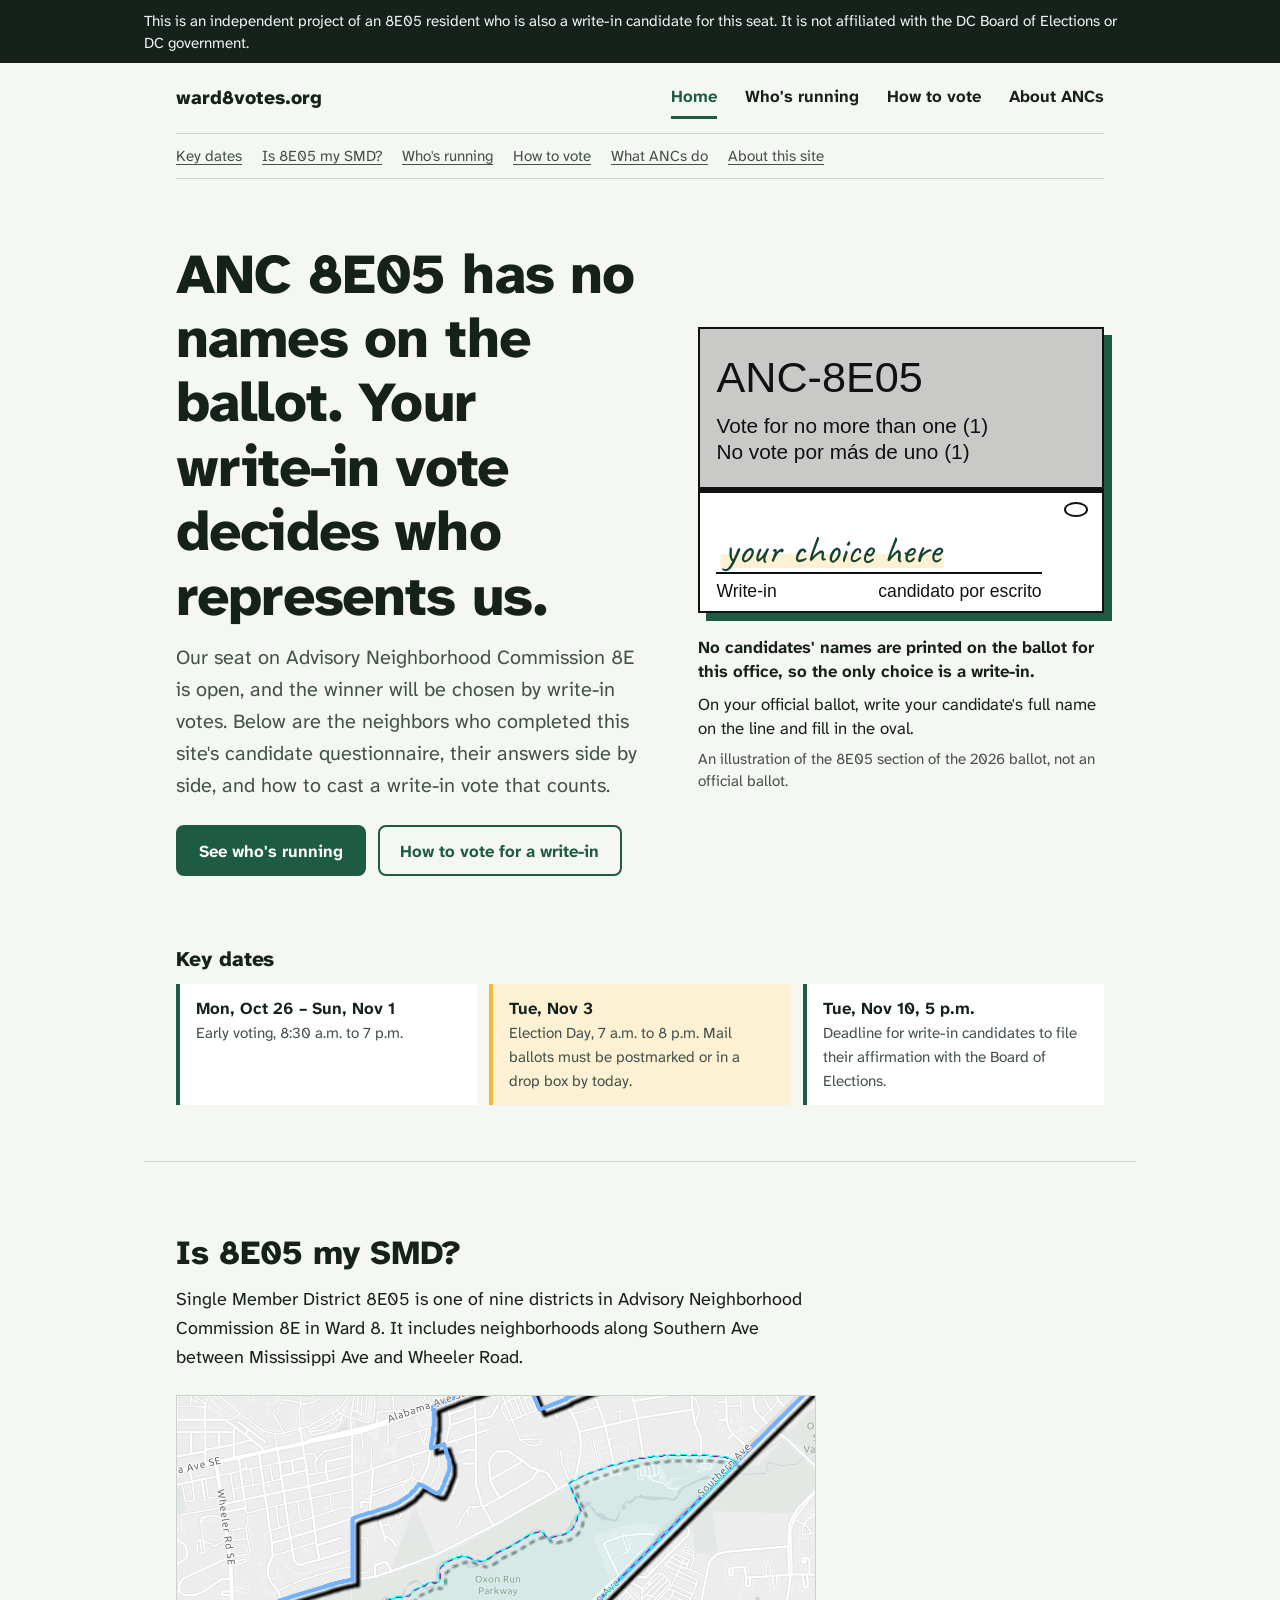
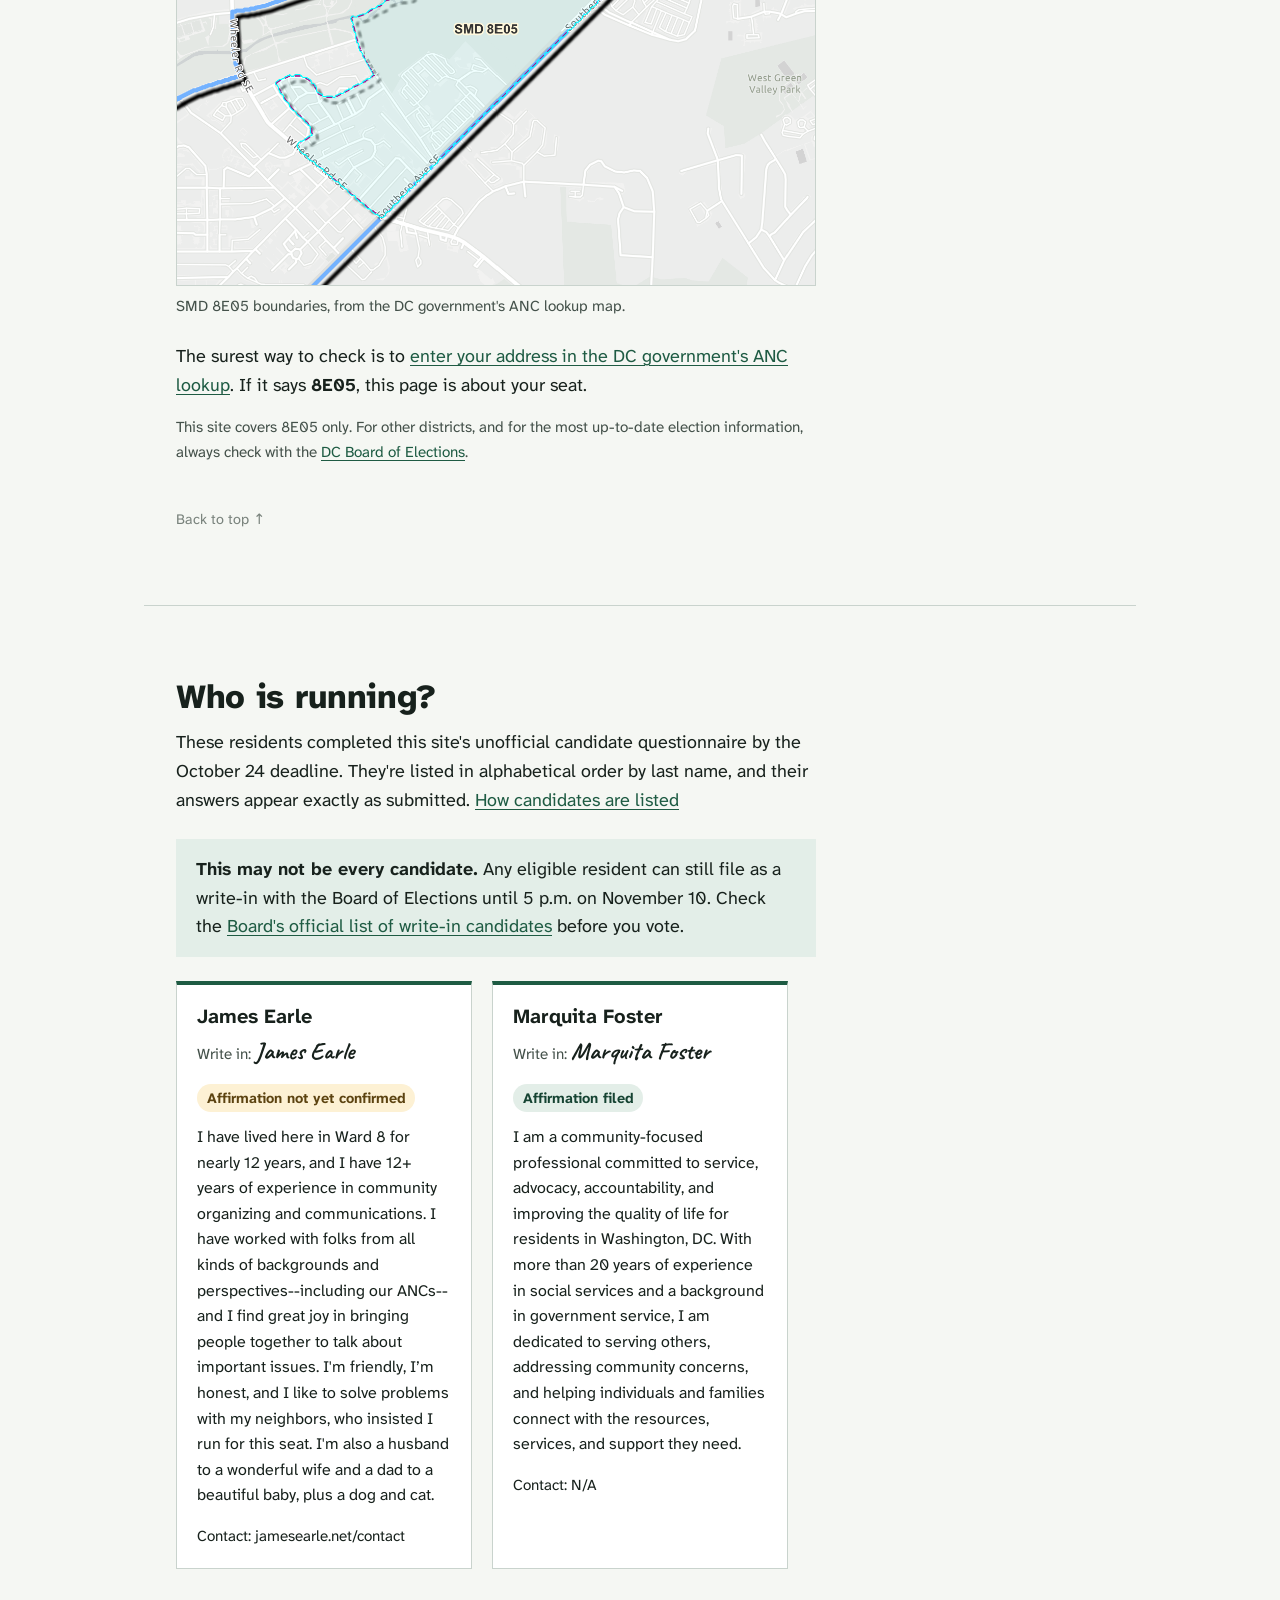
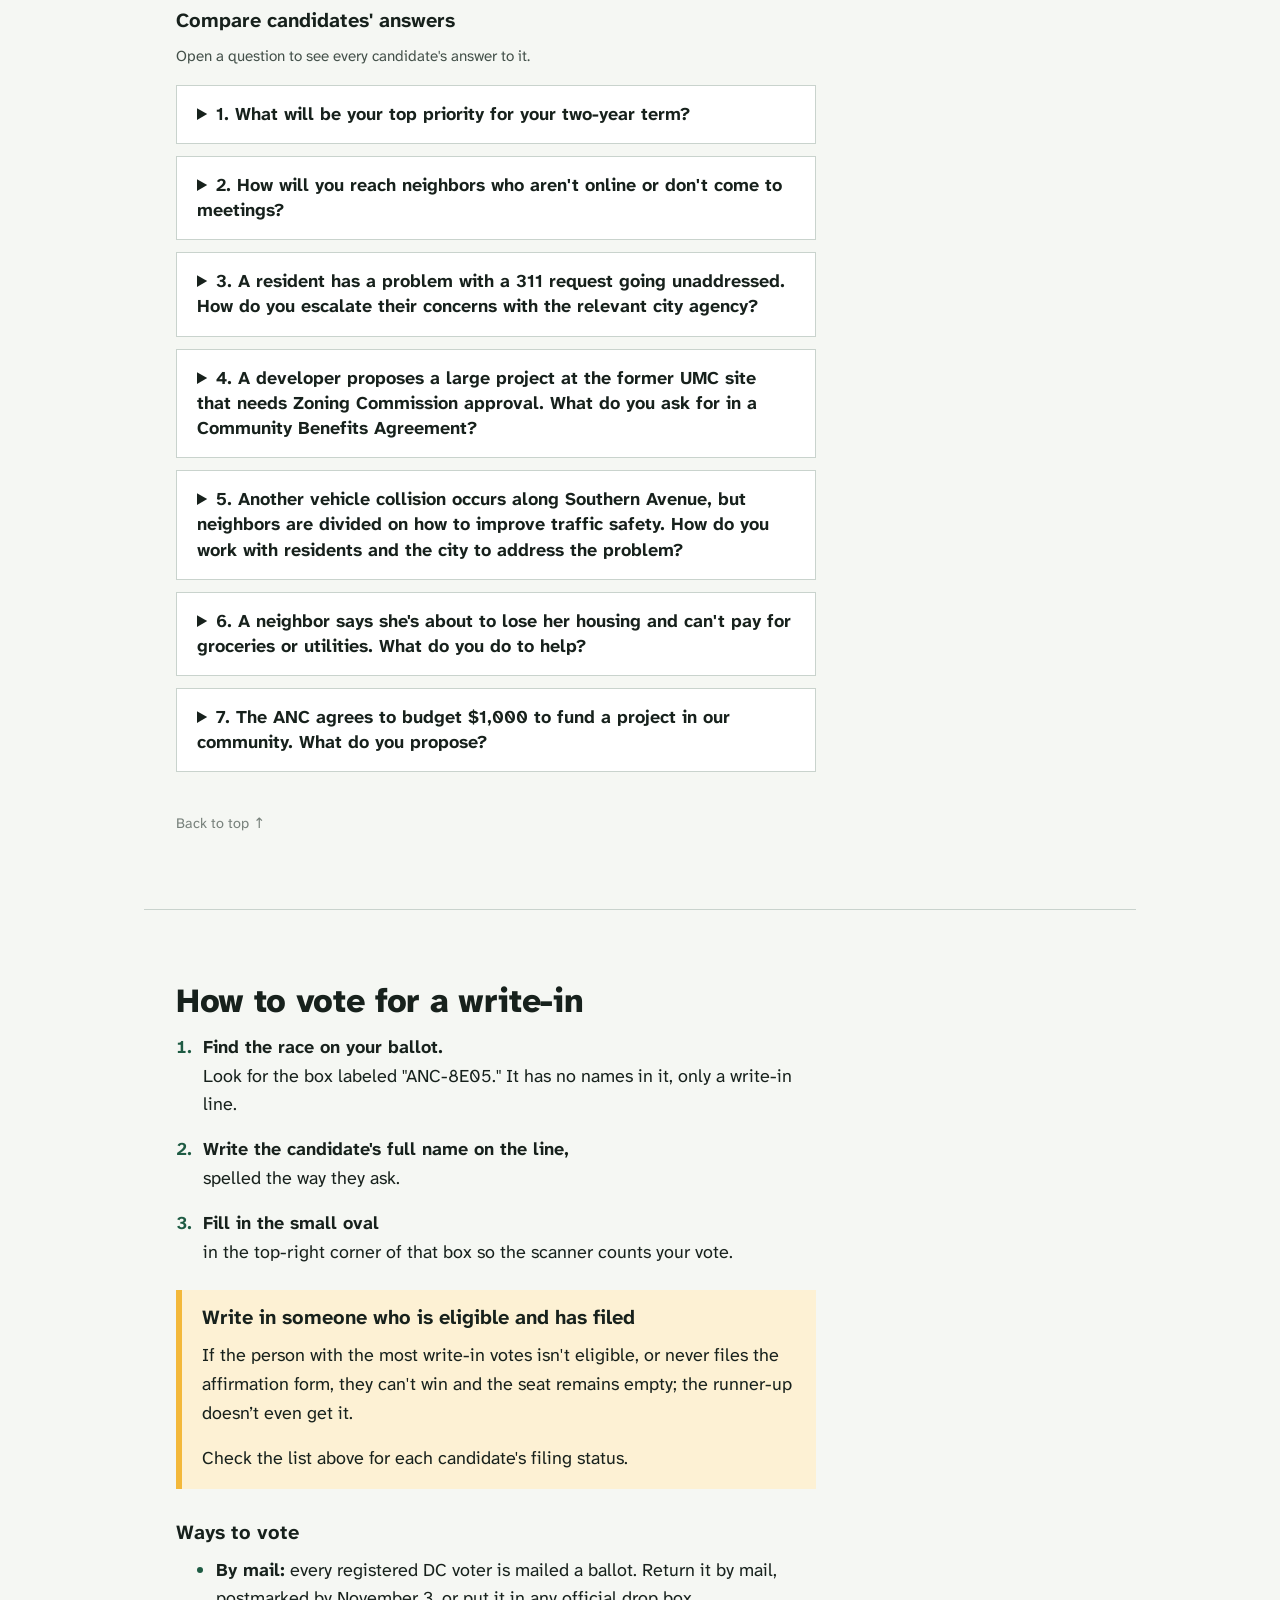
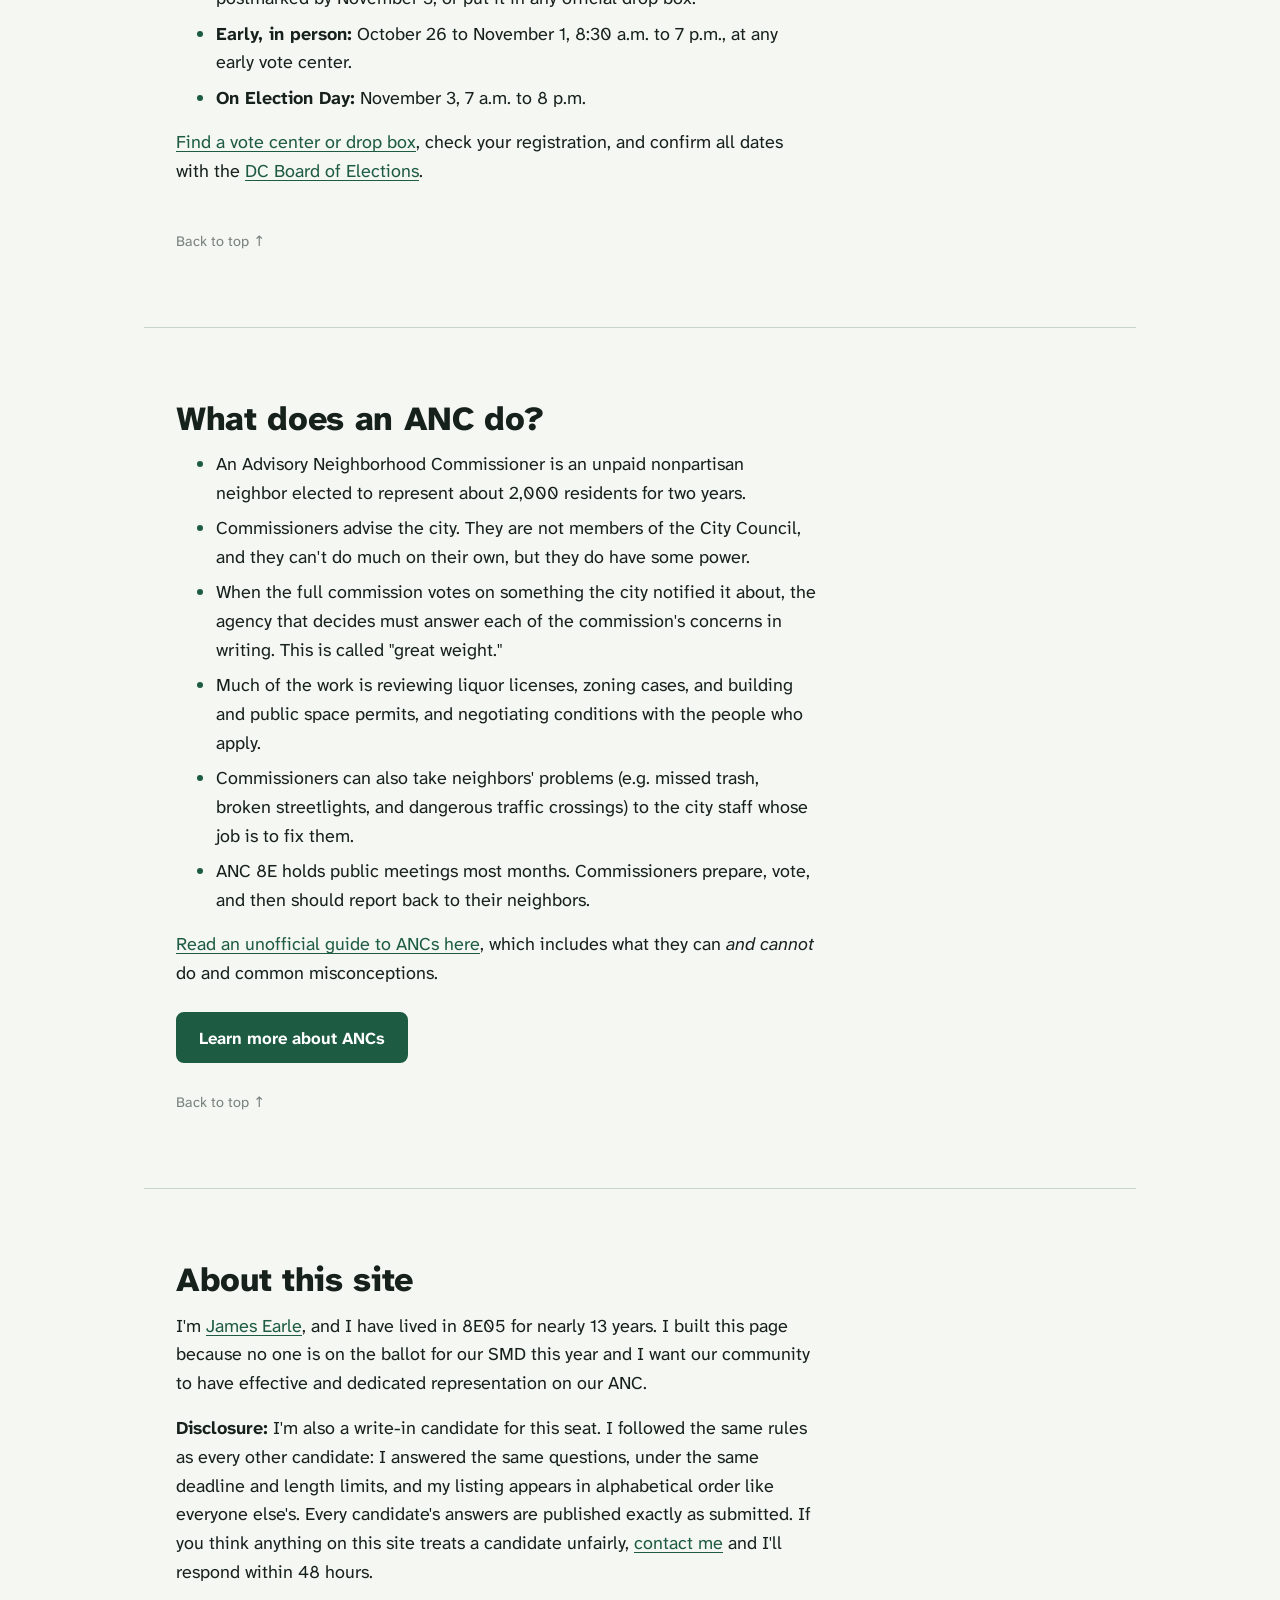
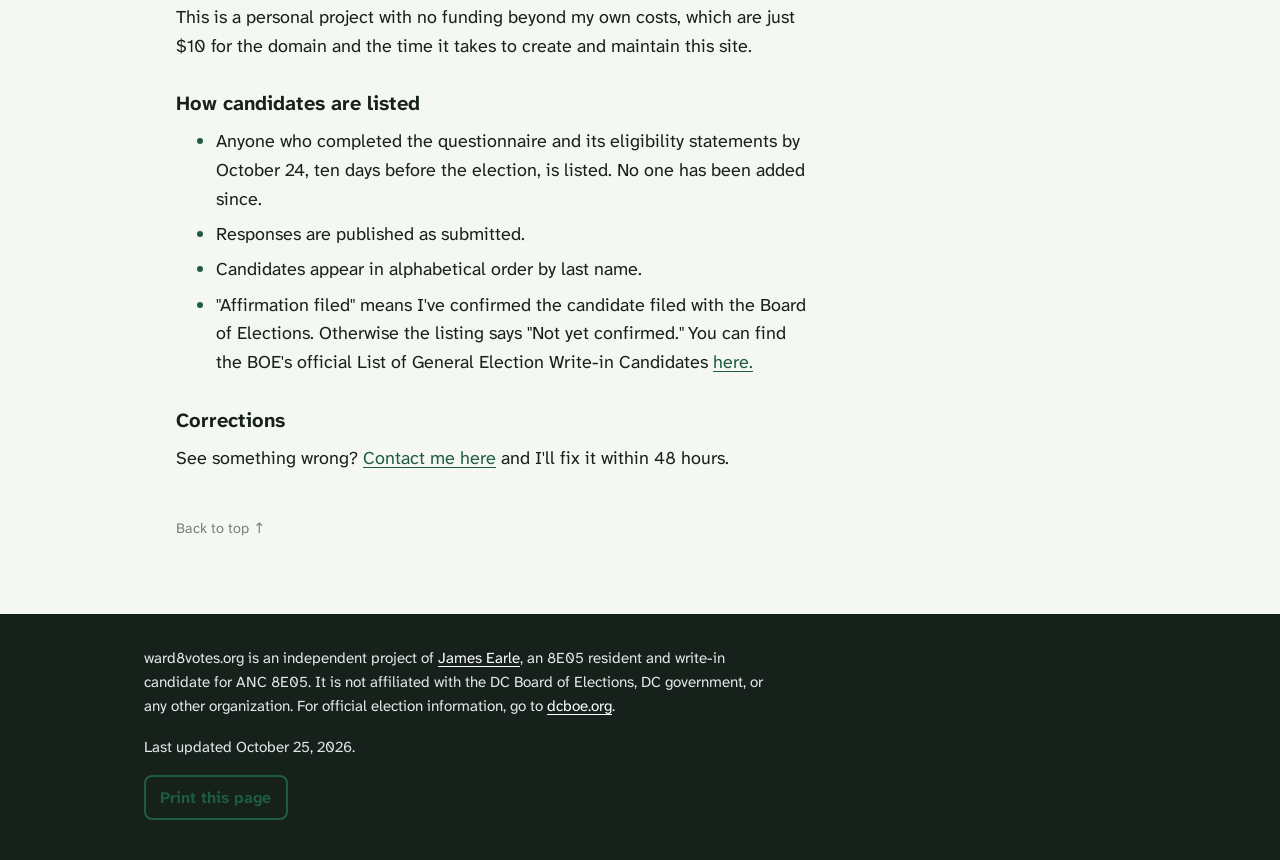
==== commit bc8da7de: "Update index.html Updated after questionnaire closed October 24, no new candidates, focus on voting" ====
--- a/index.html
+++ b/index.html
@@ -3,10 +3,10 @@
 <head>
   <meta charset="utf-8">
   <meta name="viewport" content="width=device-width, initial-scale=1">
-  <title>8E05 has no one on the ballot | ward8votes.org</title>
-  <meta name="description" content="No one is on the ballot for ANC commissioner in SMD 8E05 this year. How to run as a write-in, who's running, and how to vote for them. An independent project of an 8E05 resident.">
-  <meta property="og:title" content="8E05 has no one on the ballot for ANC this year. You can change that.">
-  <meta property="og:description" content="How to run as a write-in, who's running, and how to vote for them in SMD 8E05.">
+  <title>No names on the ballot for ANC 8E05 | ward8votes.org</title>
+  <meta name="description" content="No one's name is on the ballot for ANC commissioner in SMD 8E05. See who's running as a write-in, compare their answers, and learn how to vote for them.">
+  <meta property="og:title" content="ANC 8E05 has no names on the ballot. Your write-in vote decides who represents us.">
+  <meta property="og:description" content="See who's running as a write-in in SMD 8E05, compare their answers, and learn how to vote for them.">
   <meta property="og:type" content="website">
   <meta property="og:url" content="https://ward8votes.org/">
   <link rel="preconnect" href="https://fonts.googleapis.com">
@@ -19,7 +19,7 @@
   <a class="skip-link" href="#main">Skip to main content</a>
 
   <div class="disclaimer" role="note">
-    <p>This is an independent project of an 8E05 resident, unaffiliated with the DC Board of Elections or DC government.</p>
+    <p>This is an independent project of an 8E05 resident who is also a write-in candidate for this seat. It is not affiliated with the DC Board of Elections or DC government.</p>
   </div>
 
   <header class="site-header">
@@ -31,7 +31,8 @@
     <nav class="site-nav" id="site-menu" aria-label="Main">
       <ul>
         <li><a href="index.html" aria-current="page">Home</a></li>
-        <li><a href="declare.html">Run</a></li>
+        <li><a href="index.html#candidates">Who's running</a></li>
+        <li><a href="index.html#vote">How to vote</a></li>
         <li><a href="about-ancs.html">About ANCs</a></li>
       </ul>
     </nav>
@@ -41,10 +42,9 @@
     <ul>
       <li><a href="#dates">Key dates</a></li>
       <li><a href="#seat">Is 8E05 my SMD?</a></li>
+      <li><a href="#candidates">Who's running</a></li>
+      <li><a href="#vote">How to vote</a></li>
       <li><a href="#what">What ANCs do</a></li>
-      <li><a href="#run">Run</a></li>
-      <li><a href="#candidates">Who's running</a></li>
-      <li><a href="#vote">Vote</a></li>
       <li><a href="#about">About this site</a></li>
     </ul>
   </nav>
@@ -53,11 +53,11 @@
 
     <section class="hero" aria-labelledby="page-title">
       <div>
-        <h1 id="page-title">ANC 8E05 has nobody on the ballot. You can change that.</h1>
-        <p class="lede">Our seat on Advisory Neighborhood Commission 8E is open. On November 3, whoever gets the most write-in votes wins it, as long as they're eligible and file one form with the Board of Elections. This page explains how to run, who's running, and how to vote for them.</p>
+        <h1 id="page-title">ANC 8E05 has no names on the ballot. Your write-in vote decides who represents us.</h1>
+        <p class="lede">Our seat on Advisory Neighborhood Commission 8E is open, and the winner will be chosen by write-in votes. Below are the neighbors who completed this site's candidate questionnaire, their answers side by side, and how to cast a write-in vote that counts.</p>
         <div class="actions">
-          <a class="button" href="#run">Run for the seat</a>
-          <a class="button secondary" href="#vote">Vote for a write-in</a>
+          <a class="button" href="#candidates">See who's running</a>
+          <a class="button secondary" href="#vote">How to vote for a write-in</a>
         </div>
       </div>
 
@@ -70,7 +70,7 @@
           </div>
           <div class="ballot-cell" aria-hidden="true">
             <span class="oval"></span>
-            <span class="handwriting">your name here? </span>
+            <span class="handwriting">your choice here</span>
             <div class="write-line">
               <span>Write-in</span>
               <span lang="es">candidato por escrito</span>
@@ -78,8 +78,8 @@
           </div>
         </div>
         <figcaption class="ballot-notes">
-          <p><strong>No candidates have filed for this office, so the only choice is a write-in!</strong></p>
-          <p>On your official ballot, write their full name on the line and fill in the oval.</p>
+          <p><strong>No candidates' names are printed on the ballot for this office, so the only choice is a write-in.</strong></p>
+          <p>On your official ballot, write your candidate's full name on the line and fill in the oval.</p>
           <p class="small">An illustration of the 8E05 section of the 2026 ballot, not an official ballot.</p>
         </figcaption>
       </figure>
@@ -88,9 +88,8 @@
     <section class="dates" id="dates" aria-labelledby="dates-title">
       <h2 id="dates-title">Key dates</h2>
       <ol>
-	    <li class="critical"><strong>Sat, Oct 24</strong><span>Deadline for candidates to be listed on this site as an unofficial resource for voters.</span></li>
         <li><strong>Mon, Oct 26 &ndash; Sun, Nov 1</strong><span>Early voting, 8:30 a.m. to 7 p.m.</span></li>
-        <li><strong>Tue, Nov 3</strong><span>Election Day, 7 a.m. to 8 p.m. Mail ballots must be postmarked or in a drop box by today.</span></li>
+        <li class="critical"><strong>Tue, Nov 3</strong><span>Election Day, 7 a.m. to 8 p.m. Mail ballots must be postmarked or in a drop box by today.</span></li>
         <li><strong>Tue, Nov 10, 5 p.m.</strong><span>Deadline for write-in candidates to file their affirmation with the Board of Elections.</span></li>
       </ol>
     </section>
@@ -108,57 +107,17 @@
       <a class="to-top" href="#top">Back to top <span aria-hidden="true">&uarr;</span></a>
     </section>
 
-    <section class="section" id="what" aria-labelledby="what-title">
-      <h2 id="what-title">What does an ANC do?</h2>
-      <ul>
-        <li>An Advisory Neighborhood Commissioner is an unpaid nonpartisan neighbor elected to represent about 2,000 residents for two years.</li>
-        <li>Commissioners advise the city. They are not members of the City Council, and they can't do much on their own, but they do have some power.</li>
-        <li>When the full commission votes on something the city notified it about, the agency that decides must answer each of the commission's concerns in writing. This is called "great weight."</li>
-        <li>Much of the work is reviewing liquor licenses, zoning cases, and building and public space permits, and negotiating conditions with the people who apply.</li>
-        <li>Commissioners can also take neighbors' problems (e.g. missed trash, broken streetlights, and dangerous traffic crossings) to the city staff whose job is to fix them.</li>
-        <li>ANC 8E holds public meetings most months. Commissioners prepare, vote, and then should report back to their neighbors.</li>
-      </ul>
-      <p><a href="about-ancs.html">Read an unofficial guide to ANCs here</a>, which includes what they can <em>and cannot</em> do and common misconceptions.</p>
-	  <div class="actions">
-        <a class="button" href="about-ancs.html">Learn more about ANCs</a>
-      </div>
-      <a class="to-top" href="#top">Back to top <span aria-hidden="true">&uarr;</span></a>
-    </section>
-
-    <section class="section" id="run" aria-labelledby="run-title">
-      <h2 id="run-title">Run as a write-in</h2>
-      <p>You don't need petitions or a fee. You need to be eligible, file one notarized form, and get your neighbors to correctly write in your name on the ballot.</p>
-
-      <h3>Who can run</h3>
-      <ul>
-        <li>A registered DC voter...</li>
-        <li>...who lives in SMD 8E05... (The Board of Elections' form ties residency to 60 days before the petition deadline; call the Board at <a href="tel:+12027272525">(202) 727-2525</a> to confirm you qualify.)</li>
-        <li>...and who holds no other elected office.</li>
-      </ul>
-
-      <h3>How to run</h3>
-      <ol class="steps">
-        <li><strong>Answer the unofficial candidate questionnaire <a href="declare.html">here</a> by October 24.</strong> <em>This is not required to run,</em> but everyone who completes it will be listed on this page with their answers as a reference for voters.</li>	  
-        <li><strong>Download and fill out the affirmation form, but <em>don't sign it yet.</em></strong> Get the <a href="https://dcboe.org/getmedia/fd1e6e46-b32d-41b1-99c0-fd7ab2d0339e/Affirmation-of-Write-in-Candidacy.pdf">Affirmation of Write-in Candidacy</a> from the Board of Elections. For the office, write "Advisory Neighborhood Commissioner, SMD 8E05."</li>
-        <li><strong>Sign the form in front of a notary or a Board of Elections official.</strong> The Board's office is at 1015 Half Street SE, Suite 750, open Monday to Friday, 8:15 a.m. to 4:45 p.m. Many banks also offer free notary service to customers.</li>
-        <li><strong>File it with the Board of Elections.</strong> The legal deadline is 5 p.m. on Tuesday, November 10. File ASAP, before Election Day if you can, so your name appears on the Board's public list of write-in candidates.</li>
-        <li><strong>Tell your neighbors exactly how to write your name.</strong> Use the same spelling everywhere.</li>
-      </ol>
-      <div class="actions">
-        <a class="button" href="declare.html">Answer the unofficial candidate questionnaire</a>
-      </div>
-      <a class="to-top" href="#top">Back to top <span aria-hidden="true">&uarr;</span></a>
-    </section>
-
     <section class="section" id="candidates" aria-labelledby="candidates-title">
       <h2 id="candidates-title">Who is running?</h2>
-      <p>Every resident who completed the unofficial questionnaire, in alphabetical order. Answers appear exactly as submitted. <a href="#rules">How candidates are listed</a></p>
+      <p>These residents completed this site's unofficial candidate questionnaire by the October 24 deadline. They're listed in alphabetical order by last name, and their answers appear exactly as submitted. <a href="#rules">How candidates are listed</a></p>
+      <div class="note">
+        <p><strong>This may not be every candidate.</strong> Any eligible resident can still file as a write-in with the Board of Elections until 5 p.m. on November 10. Check the <a href="https://www.dcboe.org/elections/2026-elections">Board's official list of write-in candidates</a> before you vote.</p>
+      </div>
 
       <div class="wide">
         <div id="candidate-list" aria-live="polite">
           <div class="empty-state">
-            <p><strong>No one has declared yet.</strong> If you live in 8E05 and want to serve, you could be the first.</p>
-            <p><a href="declare.html">Answer the unofficial candidate questionnaire</a></p>
+            <p><strong>No candidates completed the questionnaire by the October 24 deadline.</strong></p>
           </div>
         </div>
       </div>
@@ -196,18 +155,35 @@
       <a class="to-top" href="#top">Back to top <span aria-hidden="true">&uarr;</span></a>
     </section>
 
+    <section class="section" id="what" aria-labelledby="what-title">
+      <h2 id="what-title">What does an ANC do?</h2>
+      <ul>
+        <li>An Advisory Neighborhood Commissioner is an unpaid nonpartisan neighbor elected to represent about 2,000 residents for two years.</li>
+        <li>Commissioners advise the city. They are not members of the City Council, and they can't do much on their own, but they do have some power.</li>
+        <li>When the full commission votes on something the city notified it about, the agency that decides must answer each of the commission's concerns in writing. This is called "great weight."</li>
+        <li>Much of the work is reviewing liquor licenses, zoning cases, and building and public space permits, and negotiating conditions with the people who apply.</li>
+        <li>Commissioners can also take neighbors' problems (e.g. missed trash, broken streetlights, and dangerous traffic crossings) to the city staff whose job is to fix them.</li>
+        <li>ANC 8E holds public meetings most months. Commissioners prepare, vote, and then should report back to their neighbors.</li>
+      </ul>
+      <p><a href="about-ancs.html">Read an unofficial guide to ANCs here</a>, which includes what they can <em>and cannot</em> do and common misconceptions.</p>
+	  <div class="actions">
+        <a class="button" href="about-ancs.html">Learn more about ANCs</a>
+      </div>
+      <a class="to-top" href="#top">Back to top <span aria-hidden="true">&uarr;</span></a>
+    </section>
+
     <section class="section" id="about" aria-labelledby="about-title">
       <h2 id="about-title">About this site</h2>
       <p>I'm <a href="https://www.jamesearle.net/cv">James Earle</a>, and I have lived in 8E05 for nearly 13 years. I built this page because no one is on the ballot for our SMD this year and I want our community to have effective and dedicated representation on our ANC.</p>
+      <p><strong>Disclosure:</strong> I'm also a write-in candidate for this seat. I followed the same rules as every other candidate: I answered the same questions, under the same deadline and length limits, and my listing appears in alphabetical order like everyone else's. Every candidate's answers are published exactly as submitted. If you think anything on this site treats a candidate unfairly, <a href="https://www.jamesearle.net/contact">contact me</a> and I'll respond within 48 hours.</p>
 	  <p>This is a personal project with no funding beyond my own costs, which are just $10 for the domain and the time it takes to create and maintain this site.</p>
 
       <h3 id="rules">How candidates are listed</h3>
       <ul>
-        <li>Anyone who completes the questionnaire and its eligibility statements will be listed as a candidate.</li>
+        <li>Anyone who completed the questionnaire and its eligibility statements by October 24, ten days before the election, is listed. No one has been added since.</li>
         <li>Responses are published as submitted.</li>
         <li>Candidates appear in alphabetical order by last name.</li>
-        <li>The last day to be added is October 24, ten days before the election.</li>
-        <li>"Affirmation filed" means I have confirmed that the candidate has filed. Otherwise the listing says "Not yet confirmed." You can find the BOE's official List of General Election Write-in Candidates <a href="https://www.dcboe.org/elections/2026-elections">here.</a></li>
+        <li>"Affirmation filed" means I've confirmed the candidate filed with the Board of Elections. Otherwise the listing says "Not yet confirmed." You can find the BOE's official List of General Election Write-in Candidates <a href="https://www.dcboe.org/elections/2026-elections">here.</a></li>
       </ul>
 
       <h3>Corrections</h3>
@@ -219,9 +195,9 @@
 
   <footer class="site-footer">
     <div>
-      <p>ward8votes.org is an independent project of <a href="https://www.jamesearle.net/cv">James Earle</a>, an 8E05 resident unaffiliated with the DC Board of Elections, DC government, or any other organization. For official election information, go to <a href="https://www.dcboe.org/">dcboe.org</a>.</p>
+      <p>ward8votes.org is an independent project of <a href="https://www.jamesearle.net/cv">James Earle</a>, an 8E05 resident and write-in candidate for ANC 8E05. It is not affiliated with the DC Board of Elections, DC government, or any other organization. For official election information, go to <a href="https://www.dcboe.org/">dcboe.org</a>.</p>
       <!-- REMINDER: Update this date each time you change the page! -->
-      <p>Last updated October 16, 2026.</p>
+      <p>Last updated October 25, 2026.</p>
       <button class="print-button" type="button" onclick="window.print()">Print this page</button>
     </div>
   </footer>
--- a/styles.css
+++ b/styles.css
@@ -302,6 +302,17 @@
 .steps > li { padding-left: 0.3rem; margin-bottom: 1rem; }
 .steps > li > strong { display: block; }
 
+/* ---------- Map ---------- */
+.map-figure { margin: 1.5rem 0; }
+.map-figure img {
+  display: block;
+  width: 100%;
+  height: auto;
+  border: 1px solid var(--rule);
+  background: var(--surface);
+}
+.map-figure figcaption { margin-top: 0.5rem; font-size: 0.95rem; color: var(--ink-2); }
+
 /* ---------- Candidates ---------- */
 .candidate-list {
   display: grid; gap: 1.25rem;
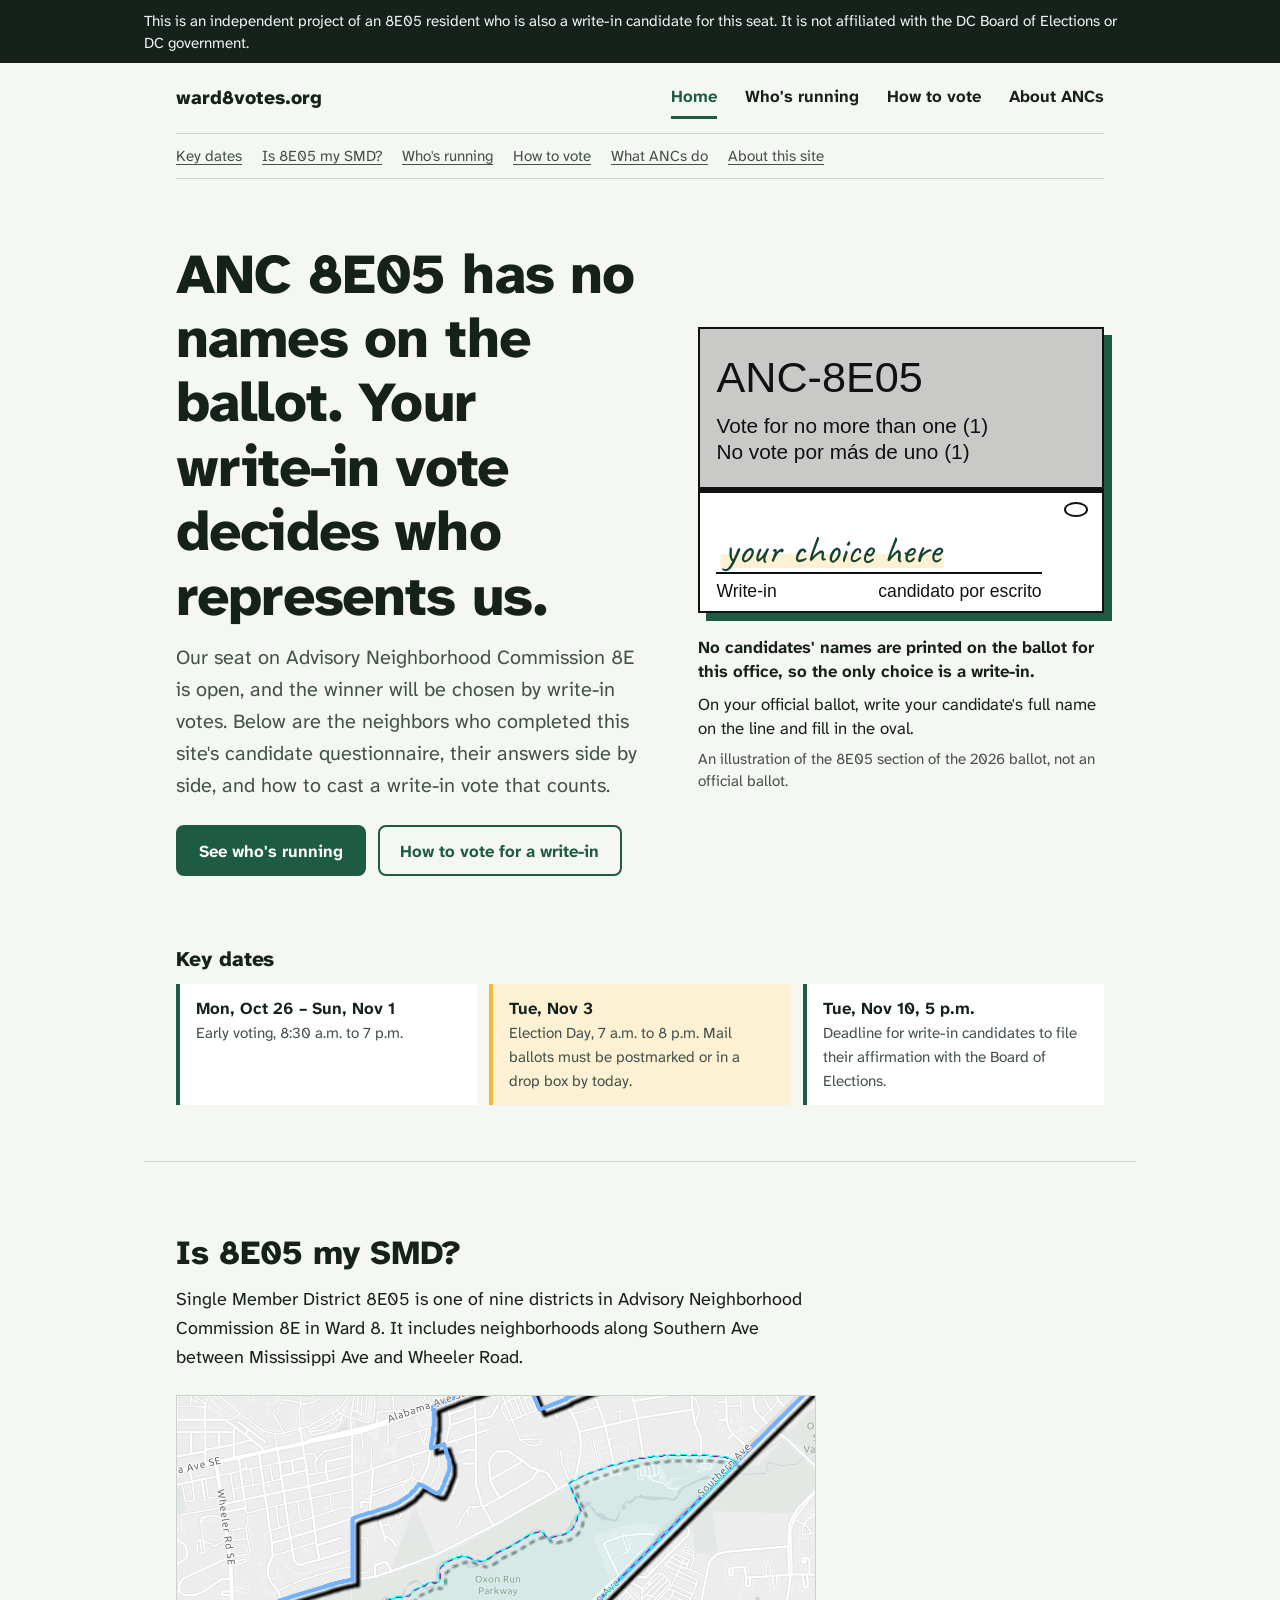
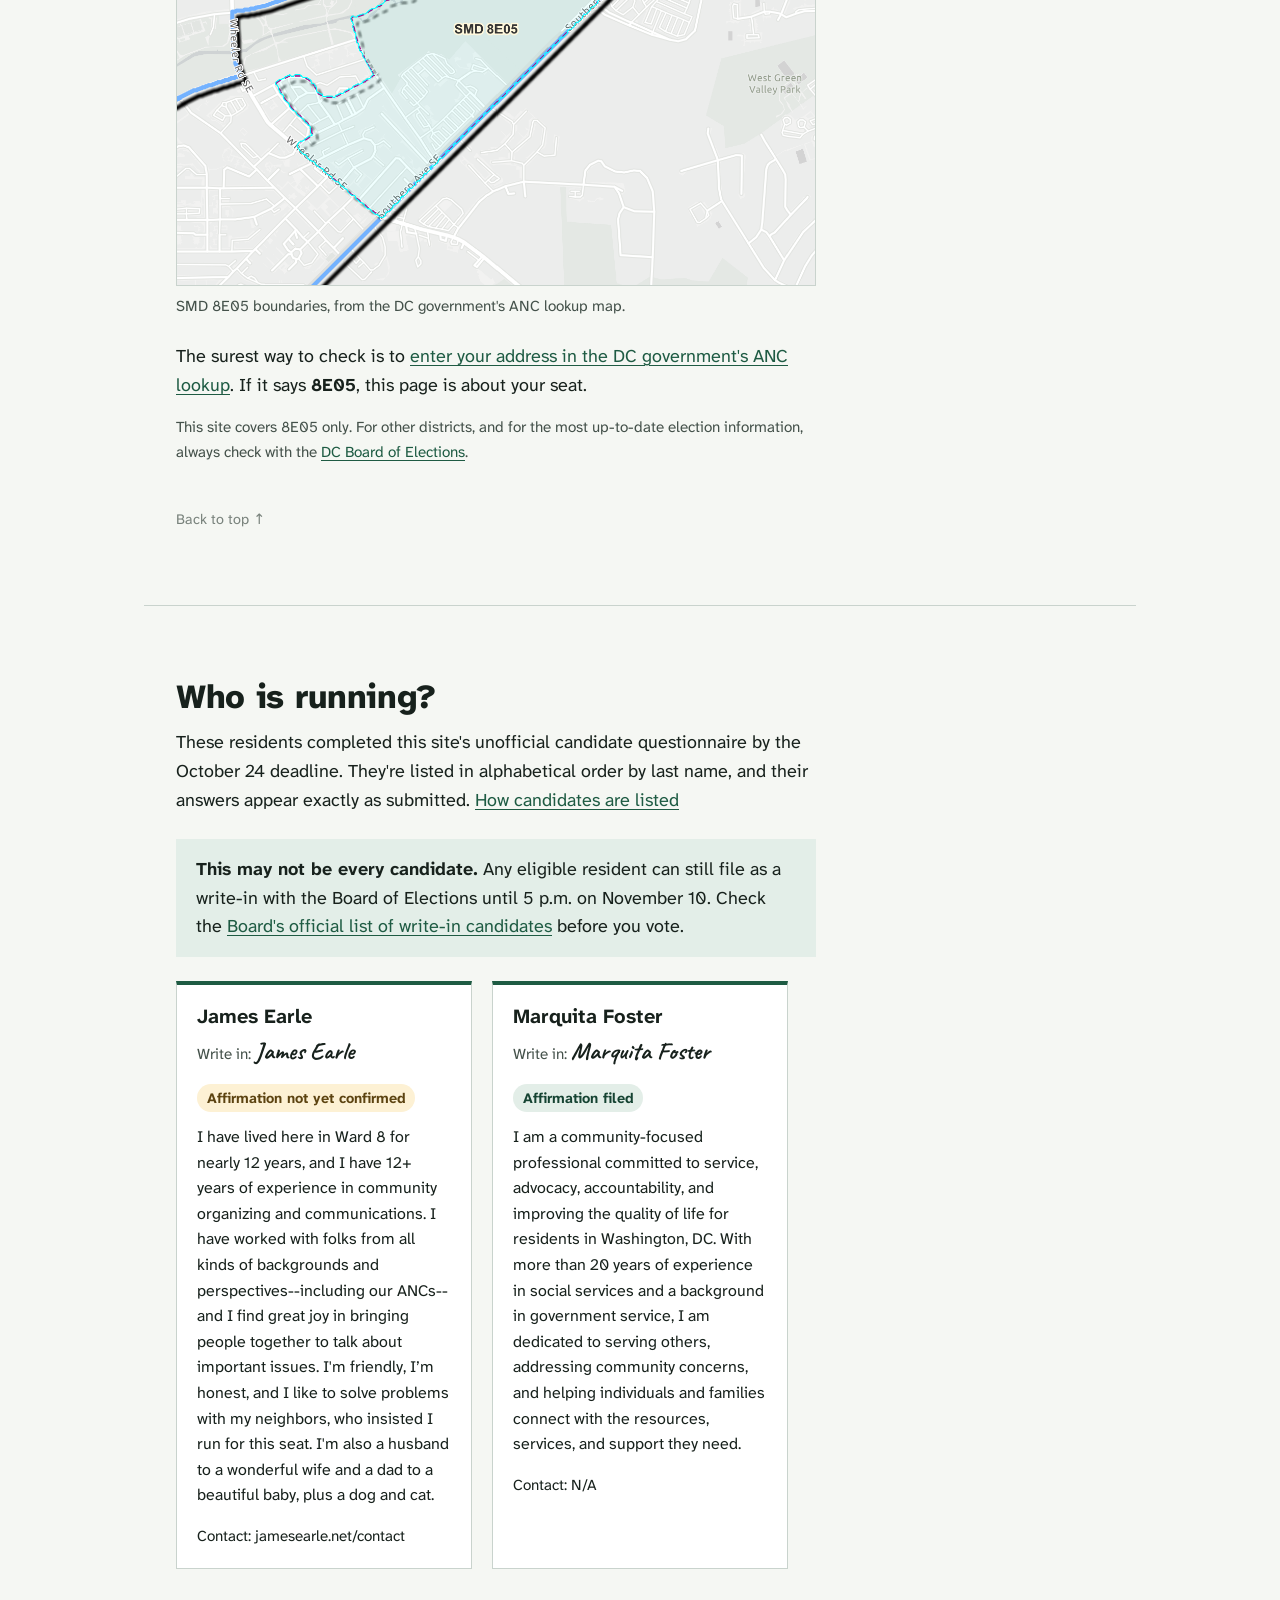
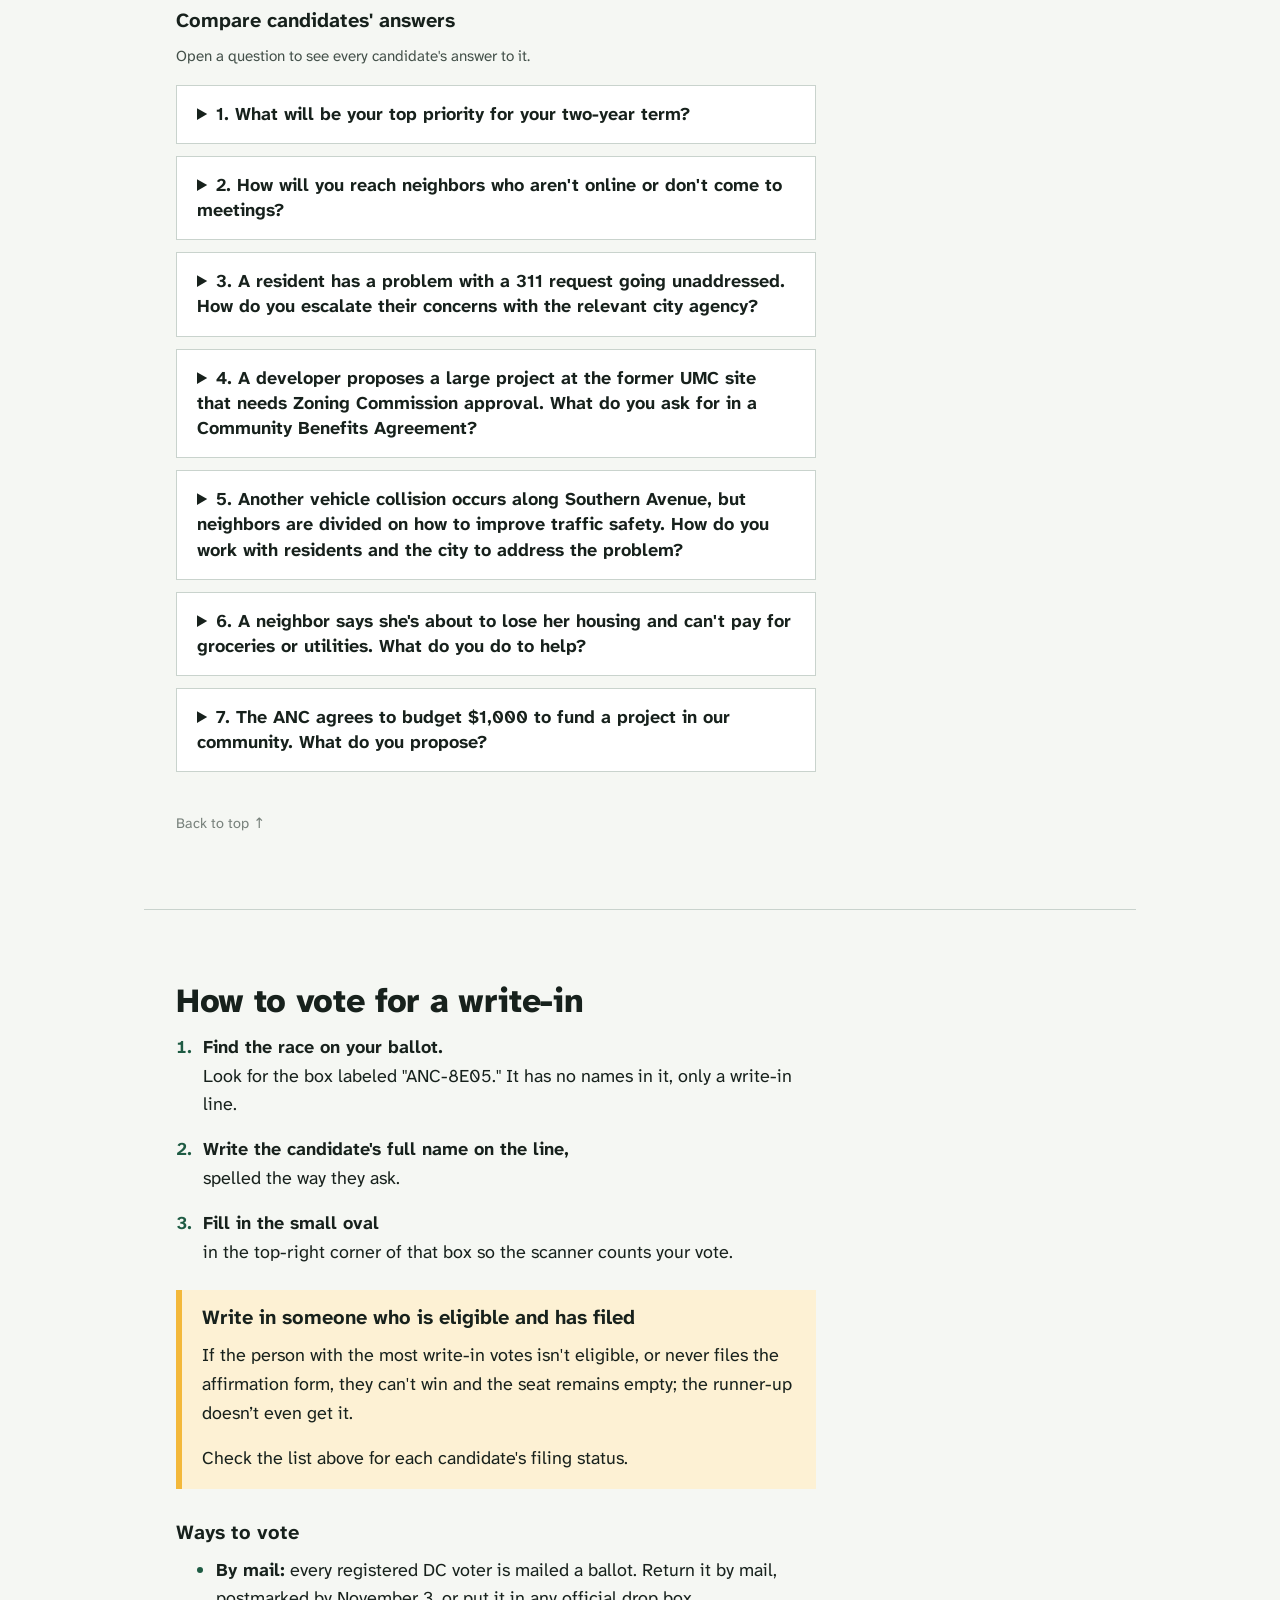
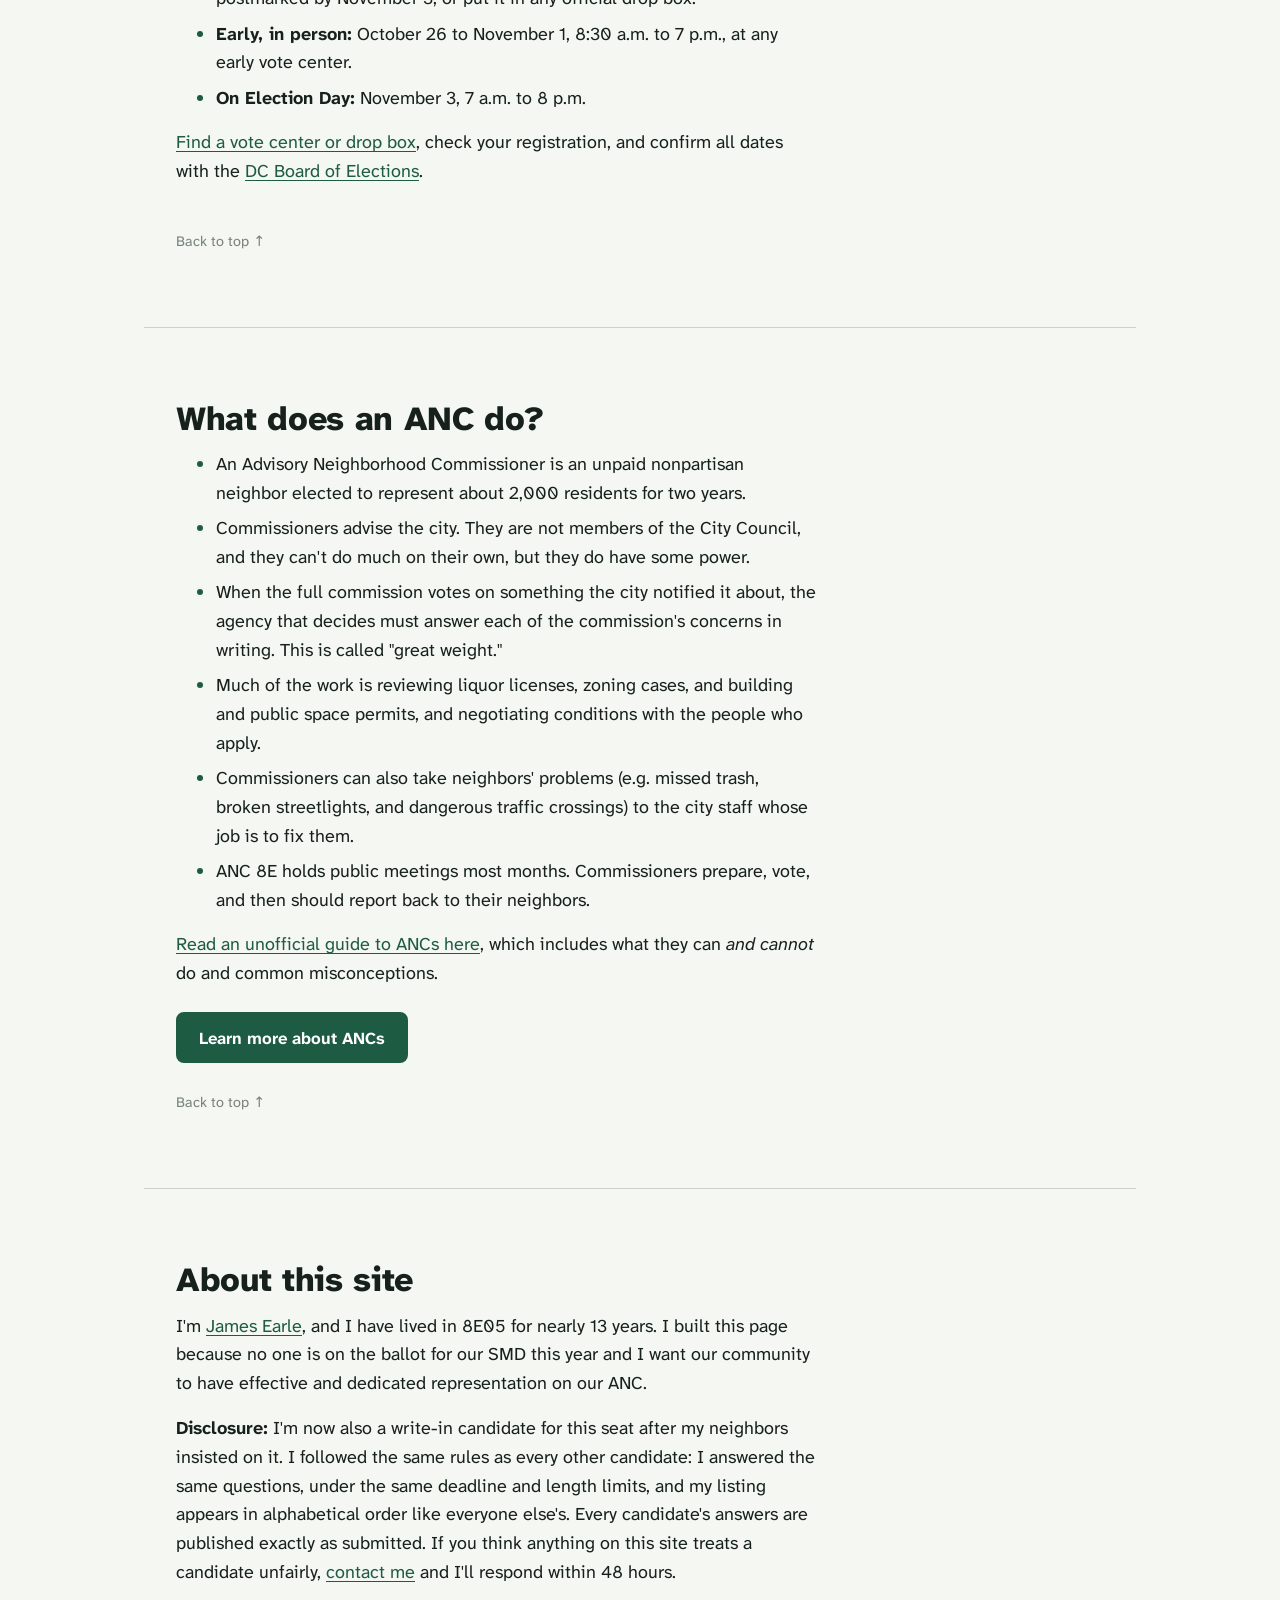
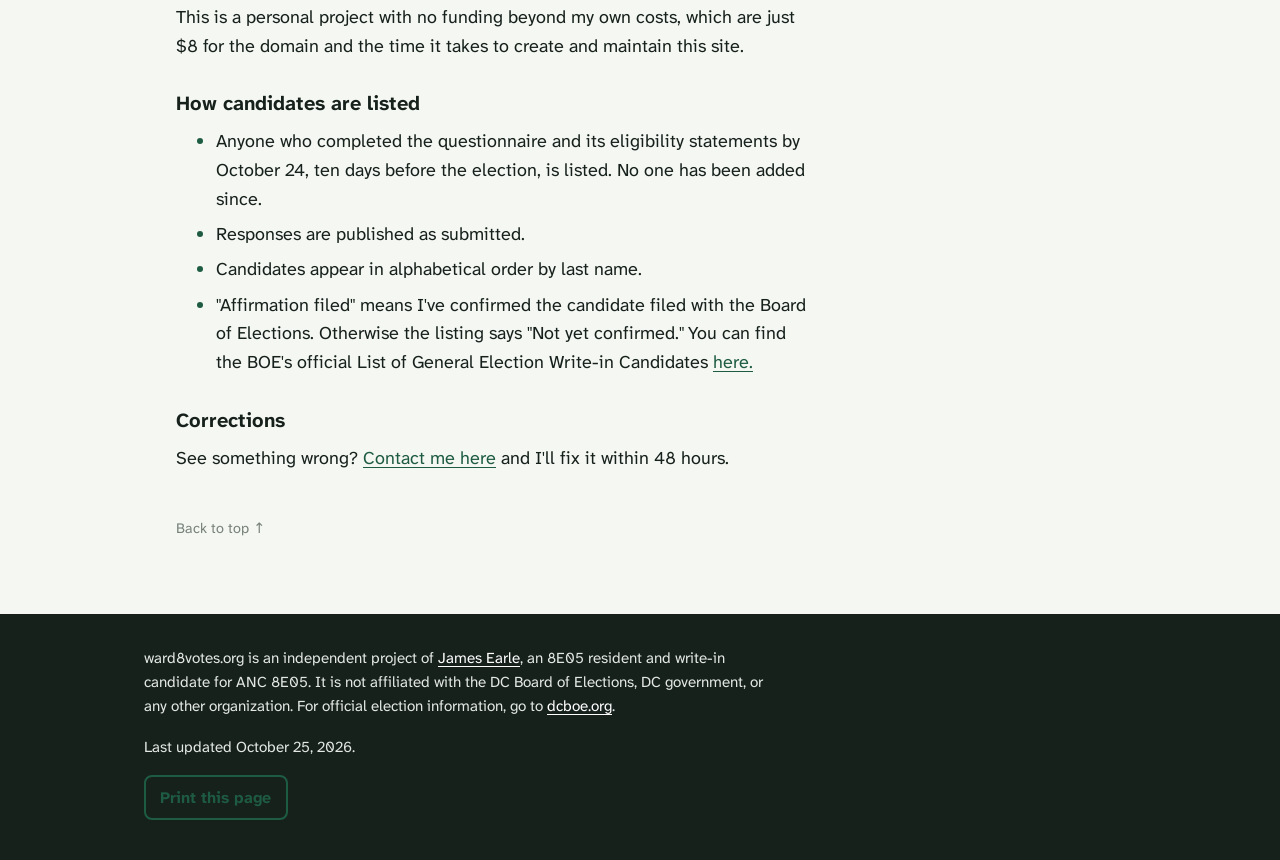
==== commit a6c8a175: "Update index.html Edited disclaimer" ====
--- a/index.html
+++ b/index.html
@@ -175,8 +175,8 @@
     <section class="section" id="about" aria-labelledby="about-title">
       <h2 id="about-title">About this site</h2>
       <p>I'm <a href="https://www.jamesearle.net/cv">James Earle</a>, and I have lived in 8E05 for nearly 13 years. I built this page because no one is on the ballot for our SMD this year and I want our community to have effective and dedicated representation on our ANC.</p>
-      <p><strong>Disclosure:</strong> I'm also a write-in candidate for this seat. I followed the same rules as every other candidate: I answered the same questions, under the same deadline and length limits, and my listing appears in alphabetical order like everyone else's. Every candidate's answers are published exactly as submitted. If you think anything on this site treats a candidate unfairly, <a href="https://www.jamesearle.net/contact">contact me</a> and I'll respond within 48 hours.</p>
-	  <p>This is a personal project with no funding beyond my own costs, which are just $10 for the domain and the time it takes to create and maintain this site.</p>
+      <p><strong>Disclosure:</strong> I'm now also a write-in candidate for this seat after my neighbors insisted on it. I followed the same rules as every other candidate: I answered the same questions, under the same deadline and length limits, and my listing appears in alphabetical order like everyone else's. Every candidate's answers are published exactly as submitted. If you think anything on this site treats a candidate unfairly, <a href="https://www.jamesearle.net/contact">contact me</a> and I'll respond within 48 hours.</p>
+	  <p>This is a personal project with no funding beyond my own costs, which are just $8 for the domain and the time it takes to create and maintain this site.</p>
 
       <h3 id="rules">How candidates are listed</h3>
       <ul>
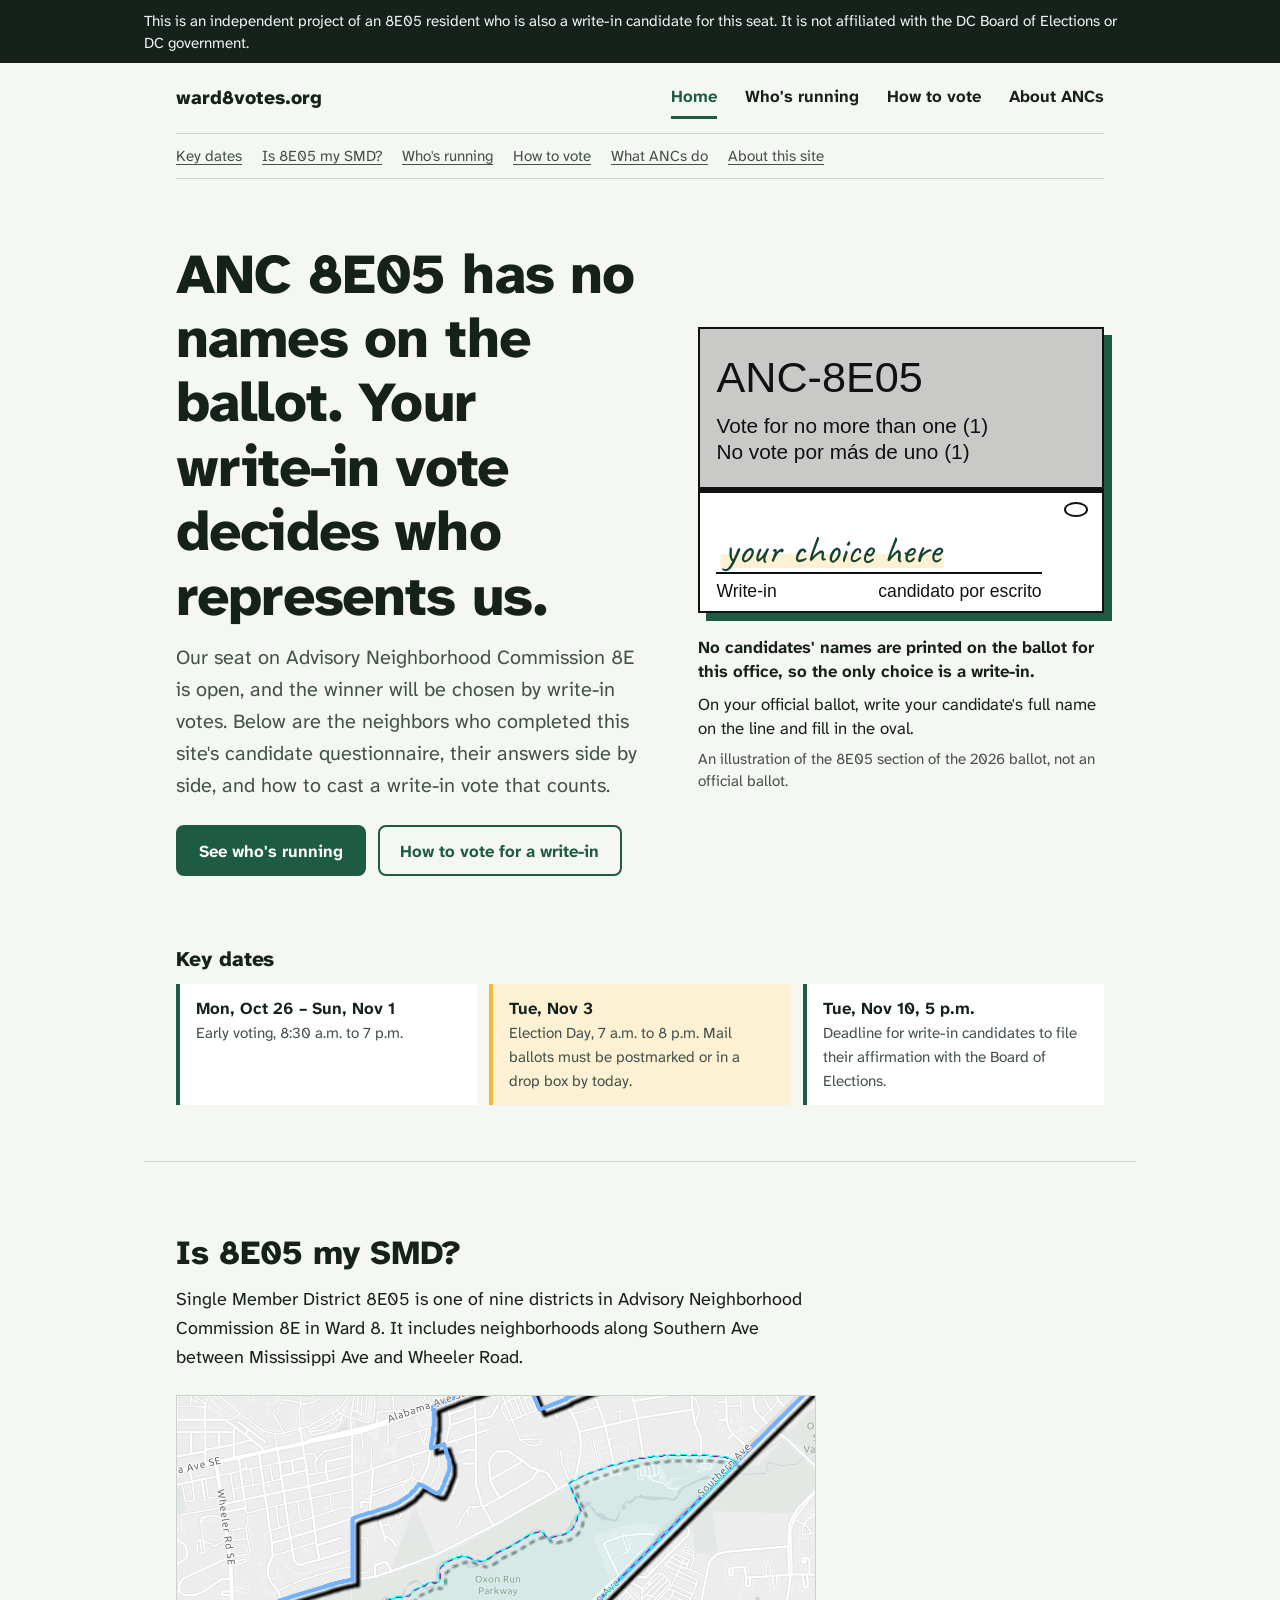
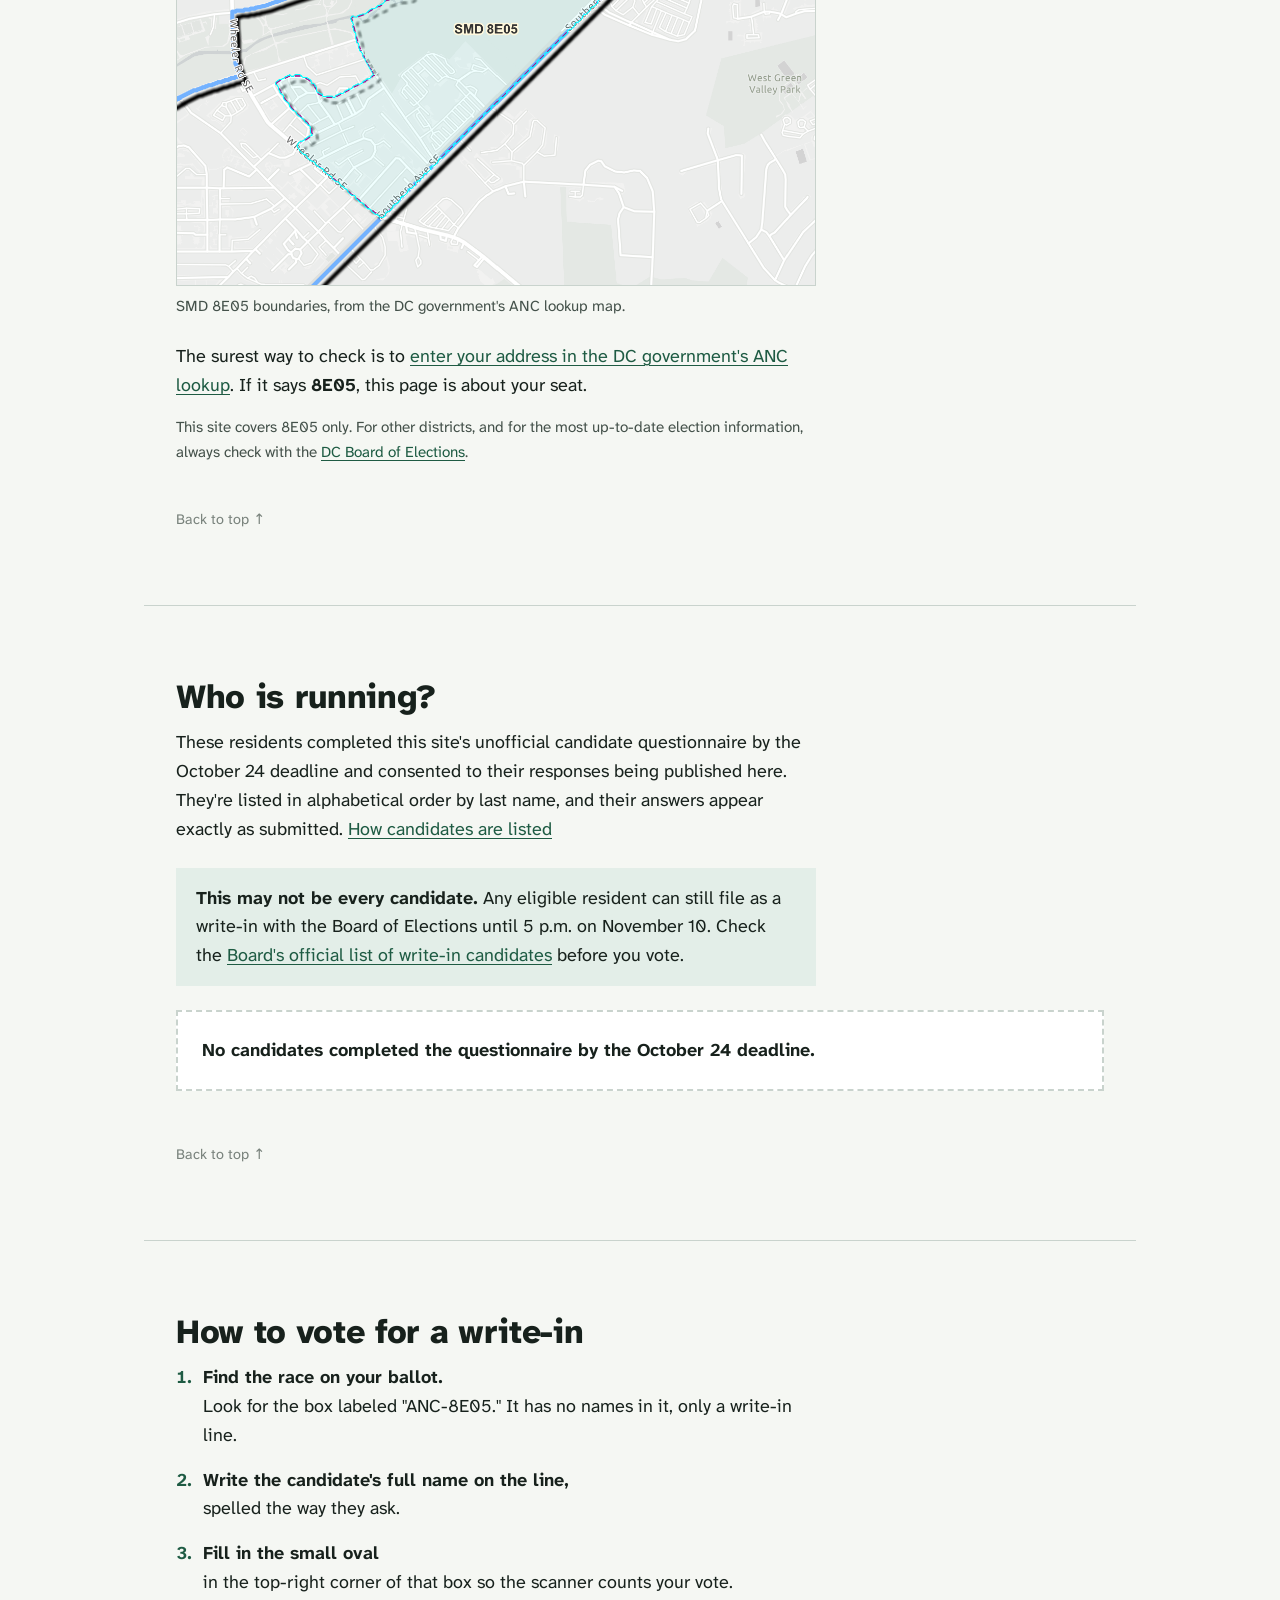
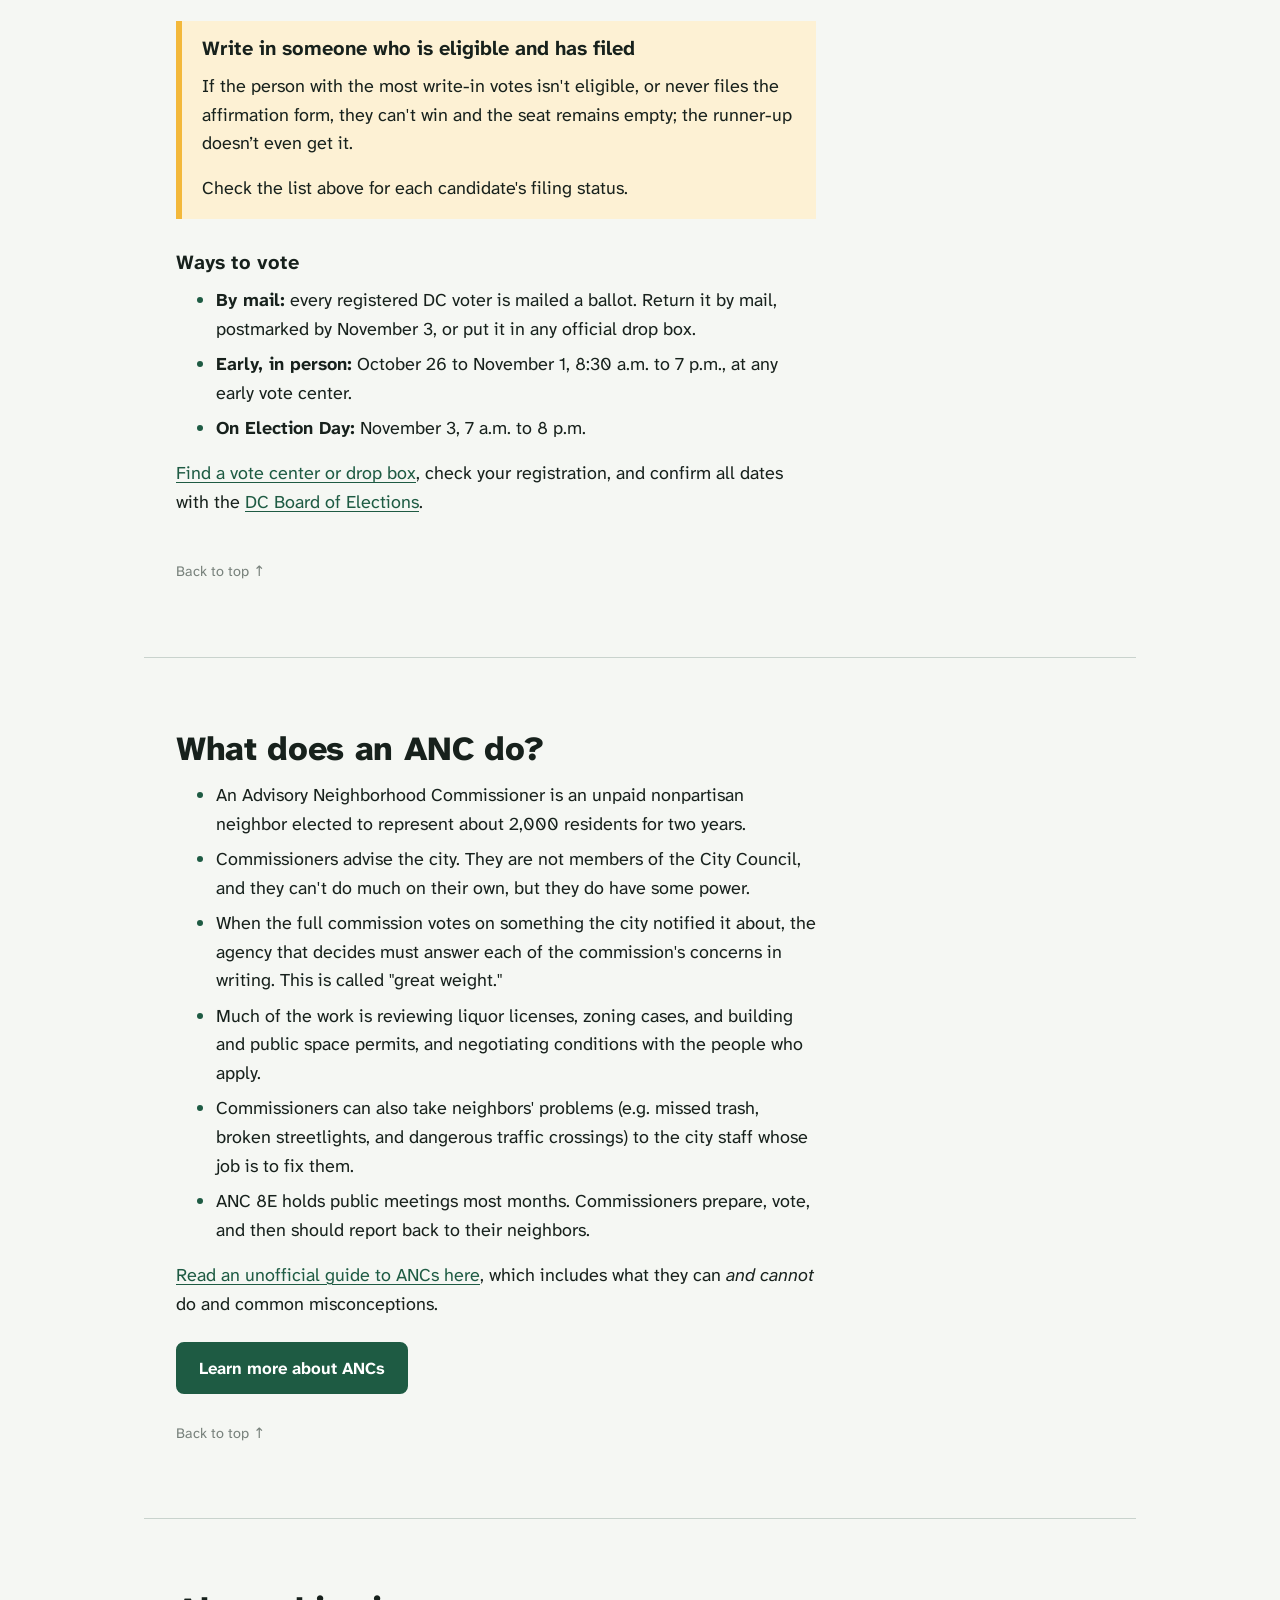
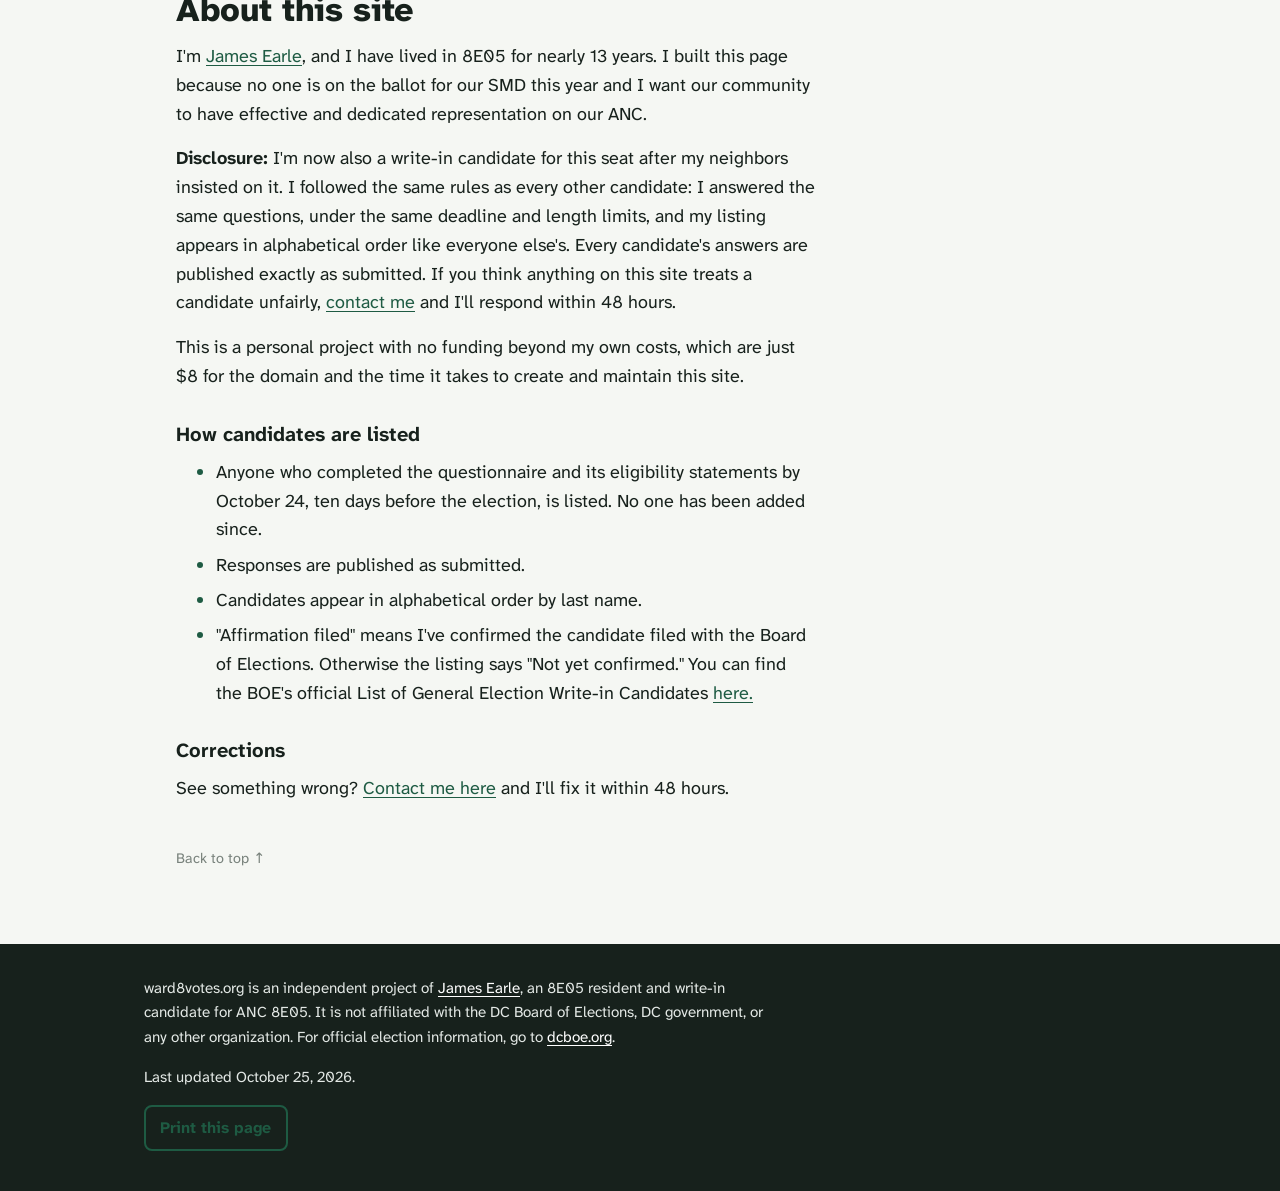
==== commit d24a022b: "Update index.html Added "and consented" to the "Who's running" section to cover Marquita's withdrawa" ====
--- a/index.html
+++ b/index.html
@@ -109,7 +109,7 @@
 
     <section class="section" id="candidates" aria-labelledby="candidates-title">
       <h2 id="candidates-title">Who is running?</h2>
-      <p>These residents completed this site's unofficial candidate questionnaire by the October 24 deadline. They're listed in alphabetical order by last name, and their answers appear exactly as submitted. <a href="#rules">How candidates are listed</a></p>
+      <p>These residents completed this site's unofficial candidate questionnaire by the October 24 deadline and consented to their responses being published here. They're listed in alphabetical order by last name, and their answers appear exactly as submitted. <a href="#rules">How candidates are listed</a></p>
       <div class="note">
         <p><strong>This may not be every candidate.</strong> Any eligible resident can still file as a write-in with the Board of Elections until 5 p.m. on November 10. Check the <a href="https://www.dcboe.org/elections/2026-elections">Board's official list of write-in candidates</a> before you vote.</p>
       </div>
--- a/styles.css
+++ b/styles.css
@@ -341,6 +341,25 @@
 .candidate .bio { font-size: 1rem; }
 .candidate .contact { font-size: 0.95rem; margin: 0; overflow-wrap: anywhere; }
 
+/* A candidate who asked to have their listing removed but is still running:
+   quieter paper-toned box and muted text that still meets contrast guidelines. */
+.candidate.is-removed {
+  background: #eef1ee;
+  border-color: var(--rule);
+  border-top-color: var(--rule);
+  color: #5f6b65;
+}
+.candidate.is-removed h3,
+.candidate.is-removed .write-as,
+.candidate.is-removed .write-as b,
+.candidate.is-removed .bio,
+.candidate.is-removed .contact { color: #5f6b65; }
+.candidate.is-removed .bio { font-style: italic; }
+.candidate.is-removed .status { background: var(--rule); color: #3f4a44; }
+.compare .answer.is-removed .who,
+.compare .answer.is-removed p { color: #5f6b65; }
+.compare .answer.is-removed p { font-style: italic; }
+
 .empty-state {
   background: var(--surface);
   border: 2px dashed var(--rule);
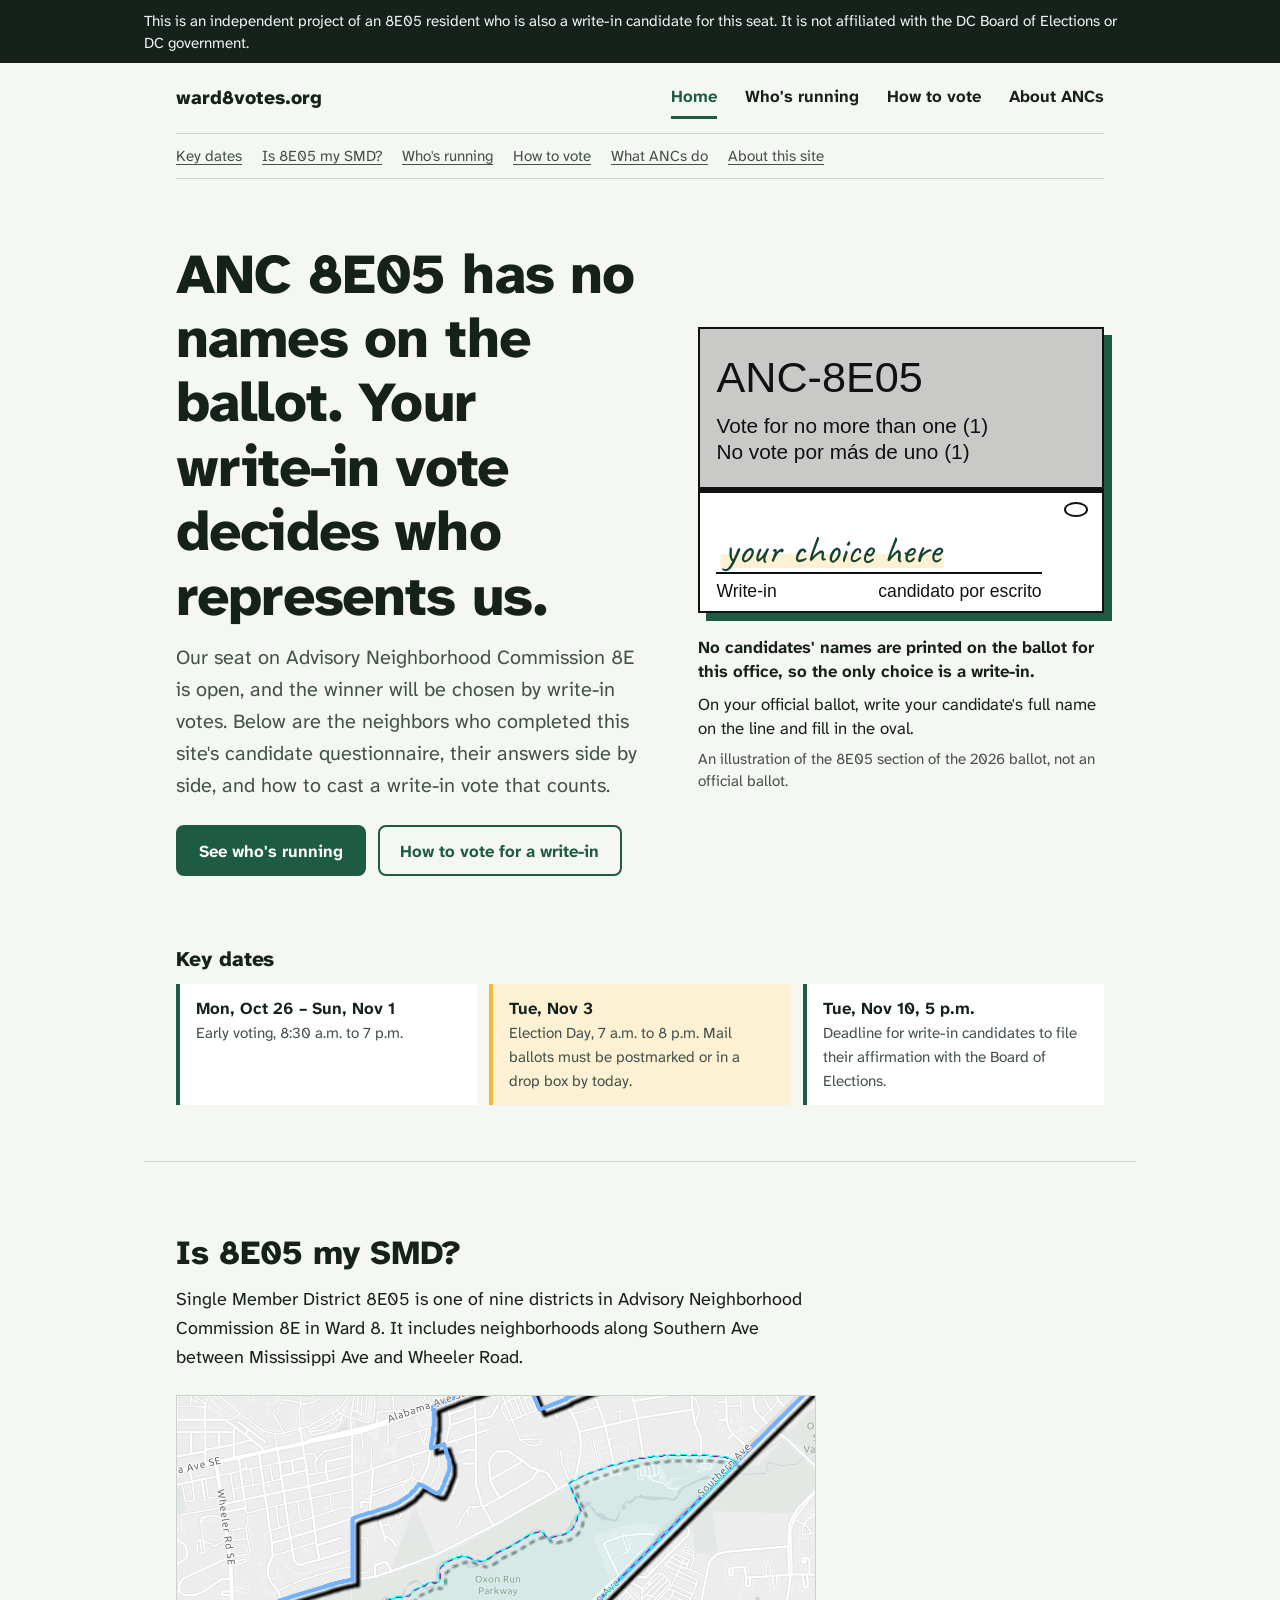
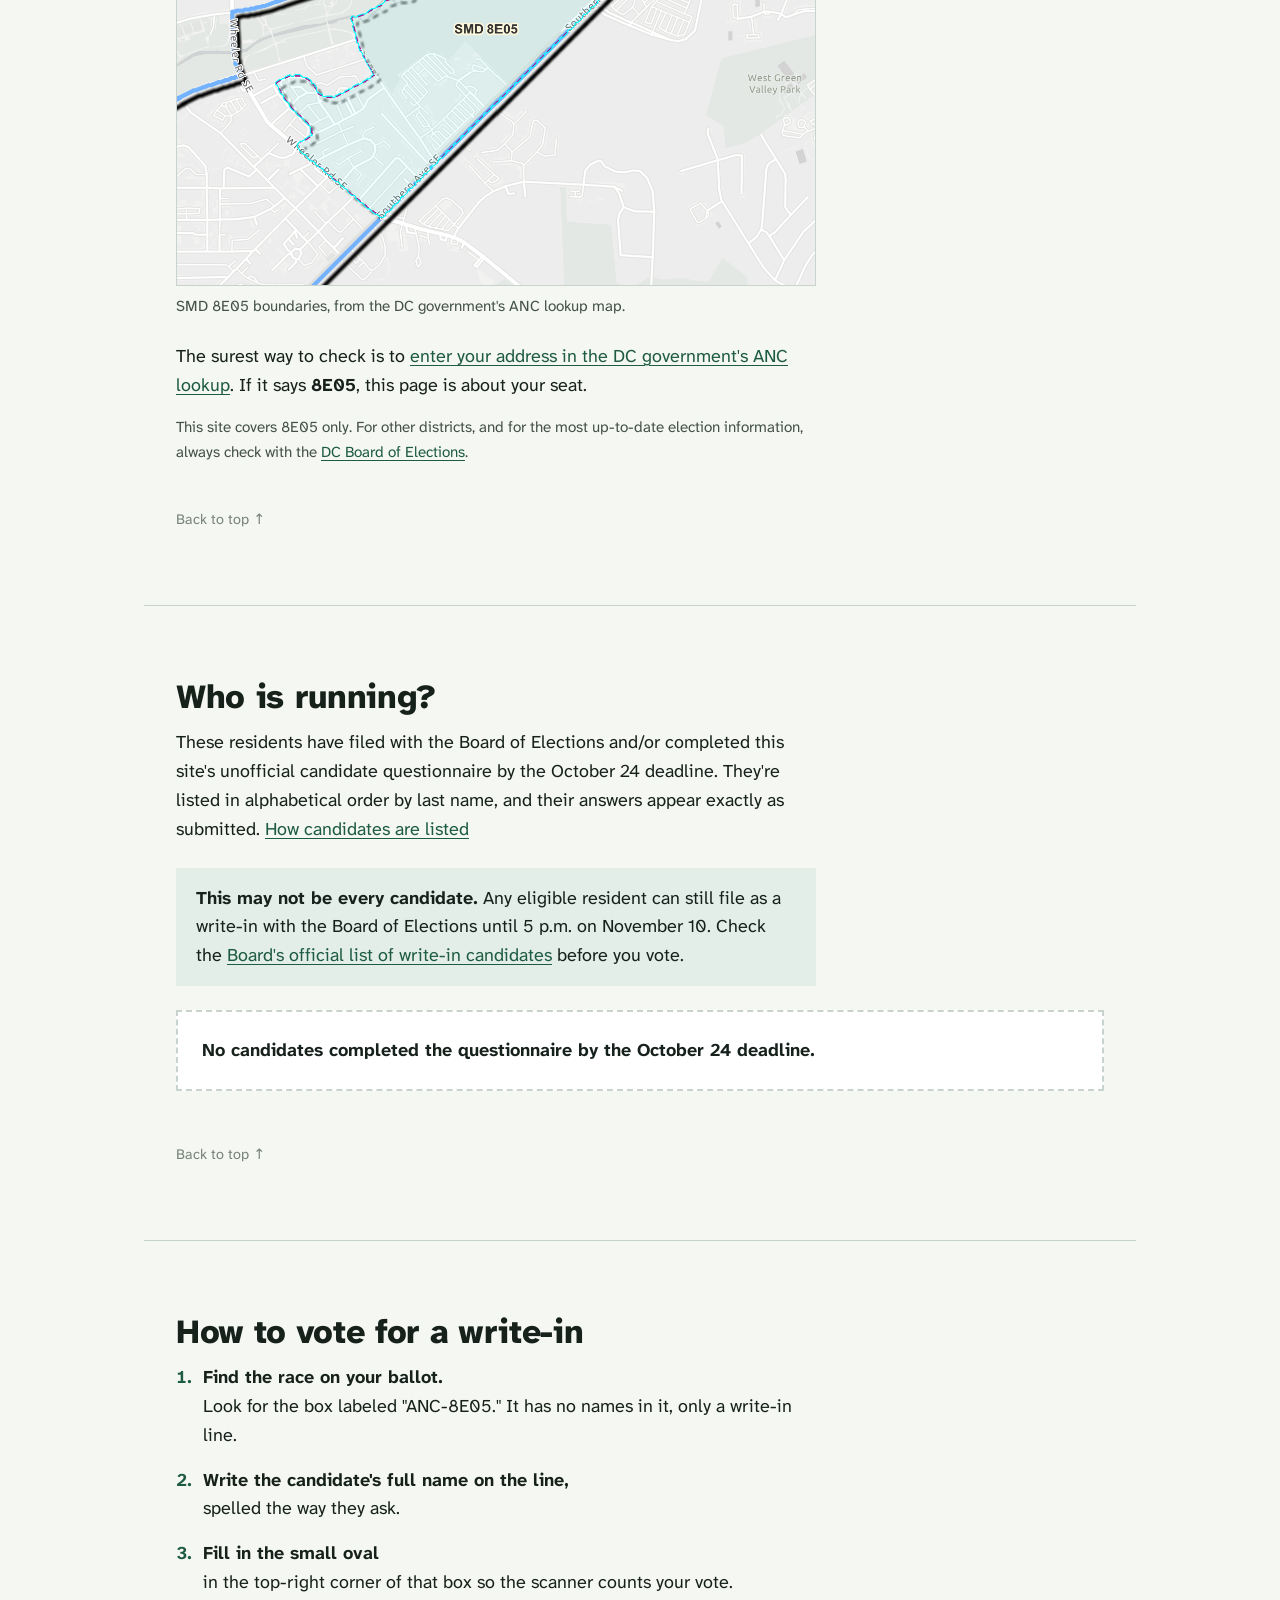
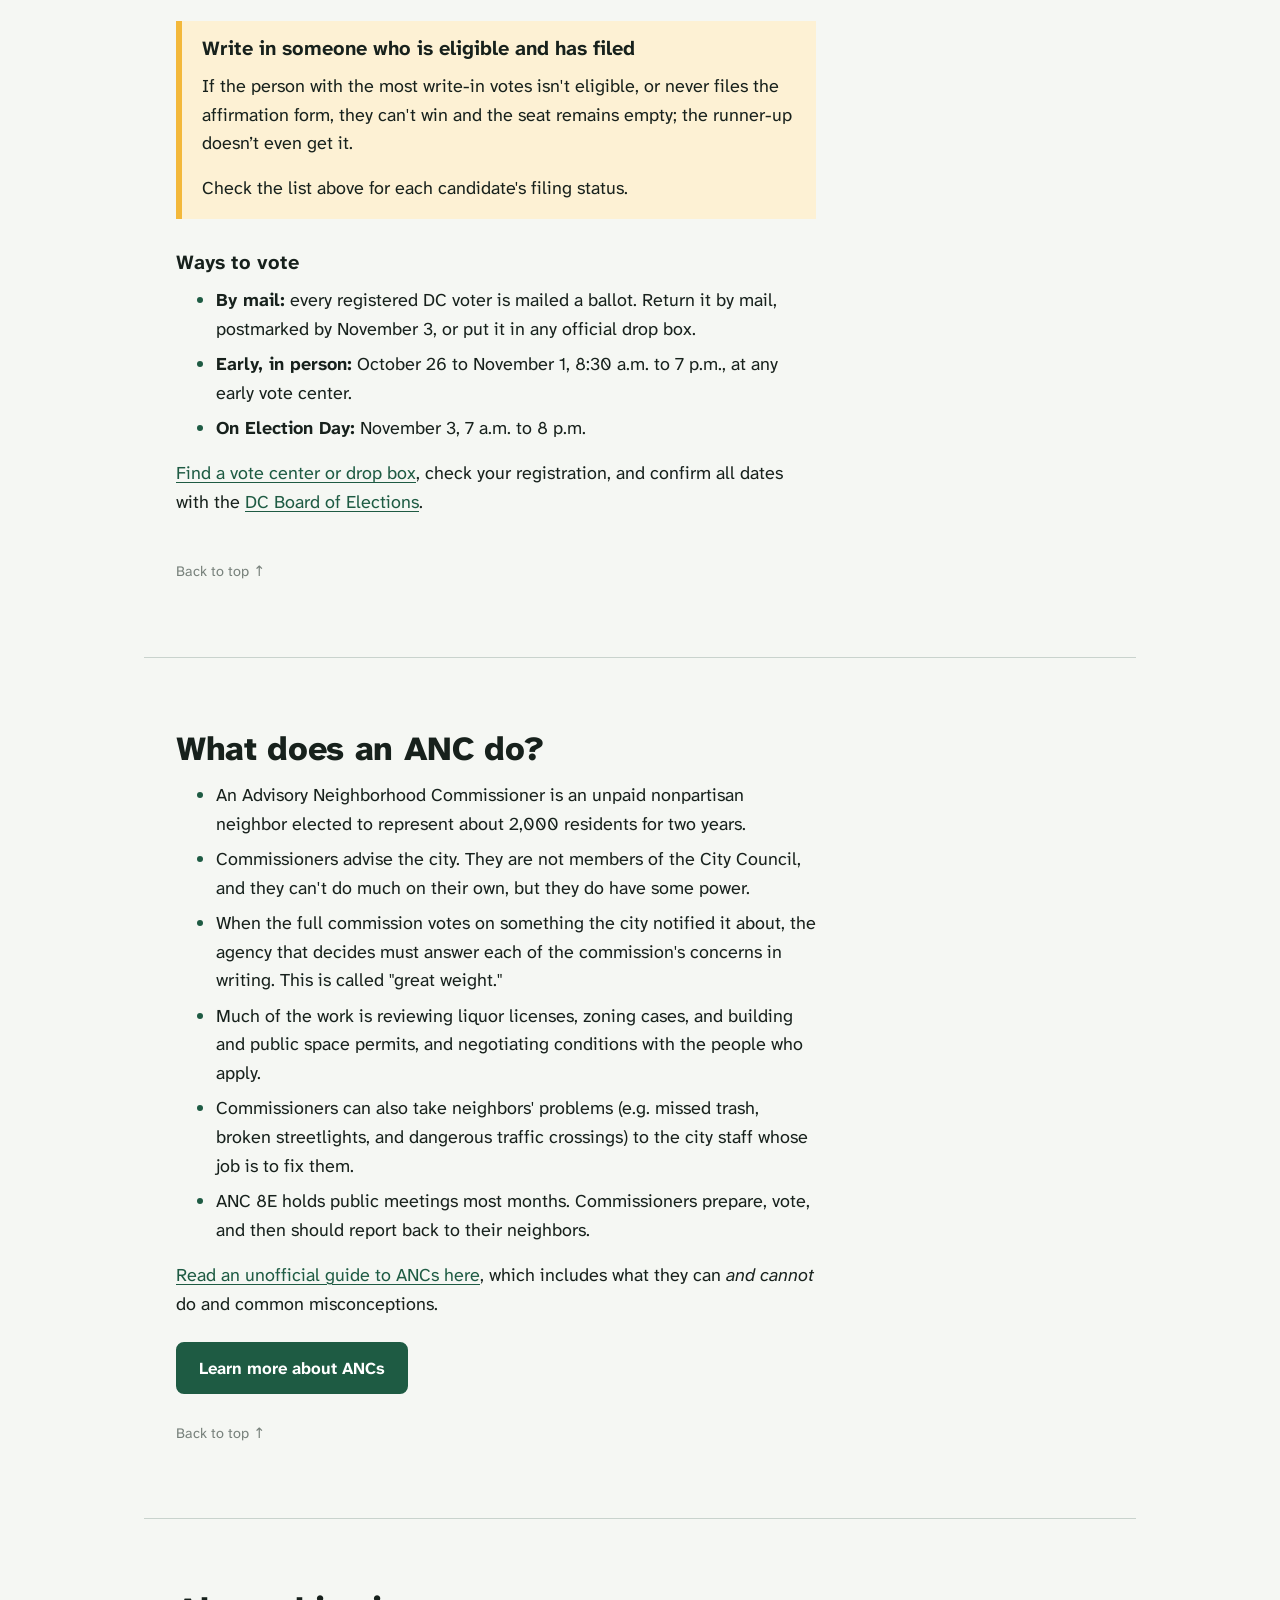
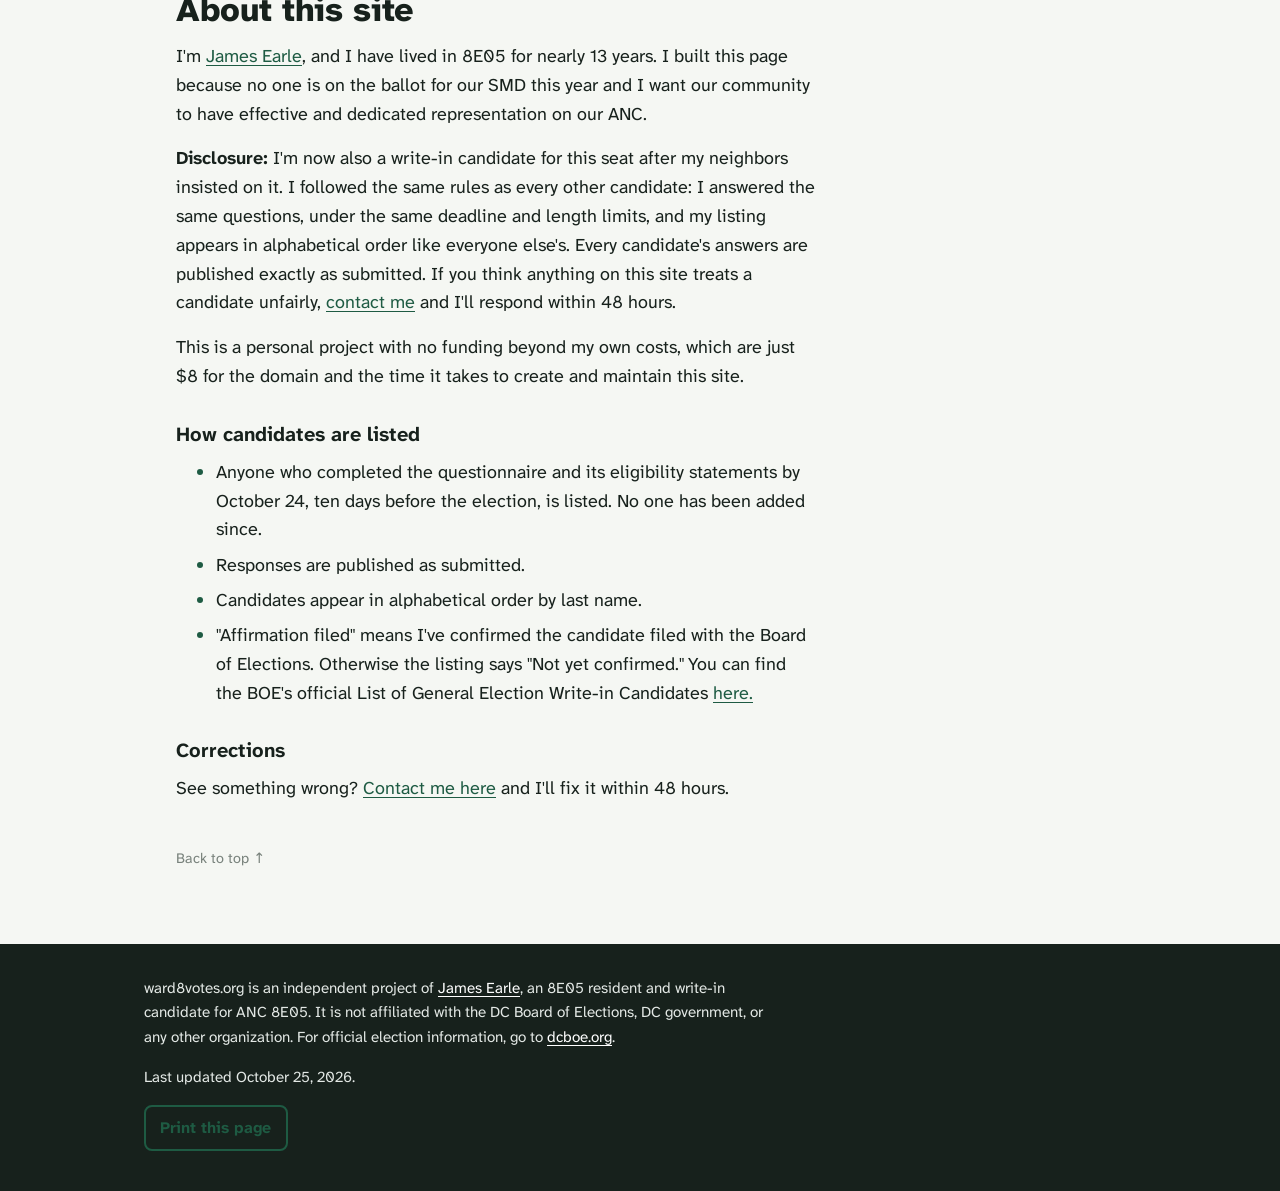
==== commit d116f9cf: "Update index.html Clarify the site shows people who have filed with the BOE and/or completed the sur" ====
--- a/index.html
+++ b/index.html
@@ -109,7 +109,7 @@
 
     <section class="section" id="candidates" aria-labelledby="candidates-title">
       <h2 id="candidates-title">Who is running?</h2>
-      <p>These residents completed this site's unofficial candidate questionnaire by the October 24 deadline and consented to their responses being published here. They're listed in alphabetical order by last name, and their answers appear exactly as submitted. <a href="#rules">How candidates are listed</a></p>
+      <p>These residents have filed with the Board of Elections and/or completed this site's unofficial candidate questionnaire by the October 24 deadline. They're listed in alphabetical order by last name, and their answers appear exactly as submitted. <a href="#rules">How candidates are listed</a></p>
       <div class="note">
         <p><strong>This may not be every candidate.</strong> Any eligible resident can still file as a write-in with the Board of Elections until 5 p.m. on November 10. Check the <a href="https://www.dcboe.org/elections/2026-elections">Board's official list of write-in candidates</a> before you vote.</p>
       </div>
